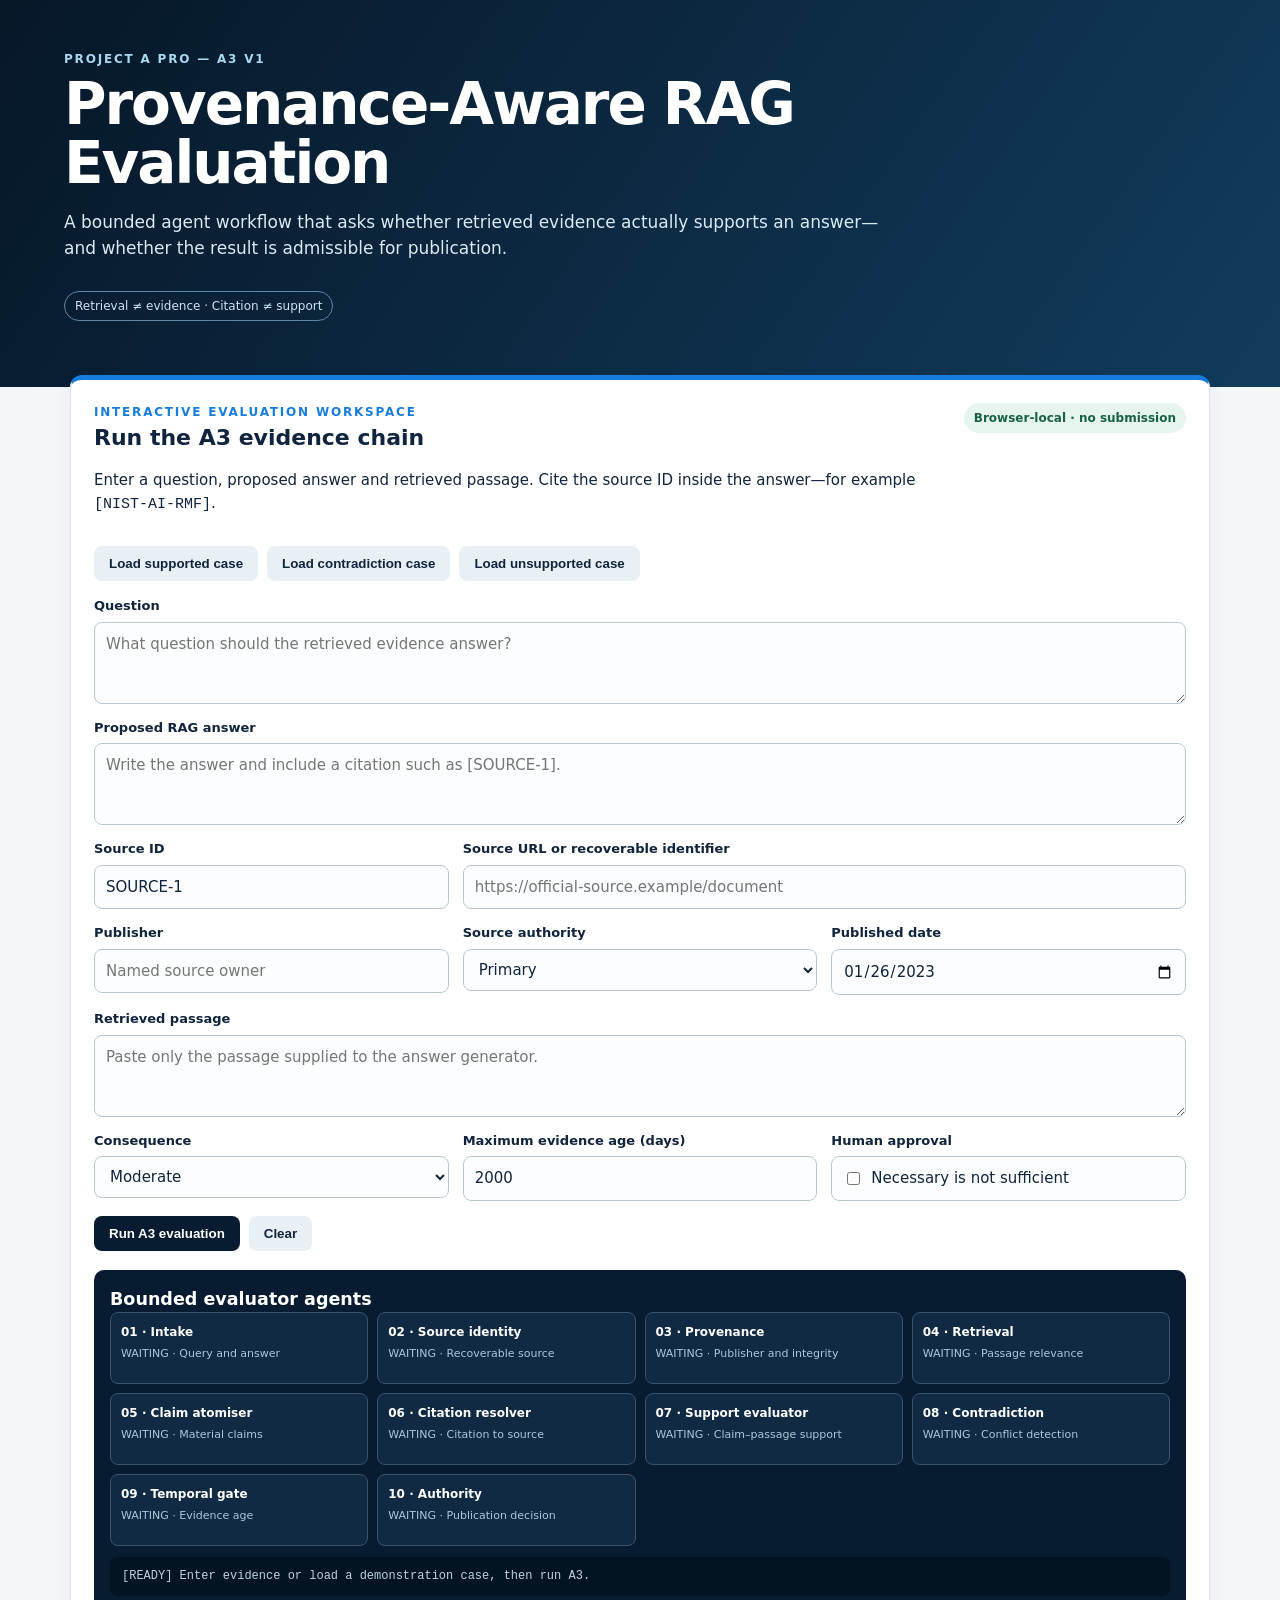
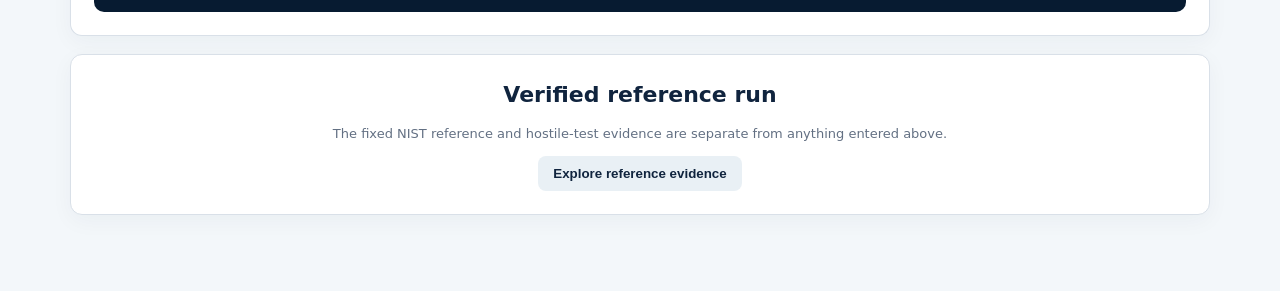
==== dashboard/index.html @ 39d47581 "Publish interactive A3 dashboard" ====
<!doctype html>
<html lang="en">
<head>
<meta charset="utf-8"><meta name="viewport" content="width=device-width,initial-scale=1">
<meta name="description" content="A3: a bounded provenance-aware RAG and semantic-search evaluation demonstration.">
<title>A3 Provenance-Aware RAG Evaluation</title>
<style>
:root{--navy:#071b31;--ink:#10243e;--muted:#637083;--line:#d9e0e8;--blue:#177ddc;--cyan:#72c5ef;--green:#16815d;--amber:#a45f00;--red:#9a352d;--paper:#f3f7fa;--white:#fff}*{box-sizing:border-box}body{margin:0;background:var(--paper);color:var(--ink);font:15px/1.5 Inter,system-ui,-apple-system,"Segoe UI",sans-serif}header{background:linear-gradient(125deg,#061728,#123c5d);color:white;padding:50px max(5vw,24px) 66px}.wrap{max-width:1180px;margin:auto}.eyebrow{color:#a8d7ef;font-size:12px;font-weight:800;letter-spacing:.15em;text-transform:uppercase}h1{margin:7px 0 12px;max-width:980px;font-size:clamp(31px,5vw,58px);line-height:1.02;letter-spacing:-.035em}h2{margin:0 0 10px;font-size:22px}h3{margin:0}.lead{max-width:820px;color:#d9eaf3;font-size:17px}.pill{display:inline-block;margin-top:13px;border:1px solid #5d88a7;border-radius:99px;padding:5px 10px;color:#cbe4f2;font-size:12px}main{max-width:1180px;margin:-30px auto 0;padding:0 20px 60px}.card{background:white;border:1px solid var(--line);border-radius:12px;padding:23px;box-shadow:0 6px 22px #10243e0b;margin:18px 0}.workspace{border-top:5px solid var(--blue)}.head{display:flex;gap:18px;justify-content:space-between;align-items:start}.privacy{white-space:nowrap;background:#e7f5ef;color:#176244;padding:6px 10px;border-radius:99px;font-size:12px;font-weight:800}.actions{display:flex;gap:9px;flex-wrap:wrap;margin:15px 0}.btn{border:0;border-radius:8px;padding:10px 15px;font-weight:800;cursor:pointer}.primary{background:var(--navy);color:white}.secondary{background:#e9f0f5;color:var(--ink)}.btn:hover{filter:brightness(1.07)}.form-grid{display:grid;grid-template-columns:repeat(3,1fr);gap:14px}.field{display:flex;flex-direction:column;gap:6px}.wide{grid-column:1/-1}.two-wide{grid-column:span 2}label{font-size:13px;font-weight:800}textarea,input,select{width:100%;border:1px solid #b8c8d3;border-radius:8px;background:#fbfdfe;padding:10px 11px;color:var(--ink);font:inherit}textarea{min-height:82px;resize:vertical}textarea:focus,input:focus,select:focus{outline:3px solid #bfe3f1;border-color:var(--blue)}.approval{display:flex;align-items:center;gap:8px;border:1px solid #b8c8d3;border-radius:8px;padding:10px 11px;background:#fbfdfe}.approval input{width:auto}.agents{background:var(--navy);color:white;border-radius:10px;padding:16px;margin-top:19px}.agent-grid{display:grid;grid-template-columns:repeat(4,1fr);gap:9px}.agent{min-height:72px;border:1px solid #38556e;border-radius:8px;background:#102a43;padding:10px;transition:.25s}.agent b{display:block;font-size:12px}.agent span{display:block;color:#acc6d9;font-size:11px;margin-top:5px}.running{border-color:#78ccfa;box-shadow:0 0 0 2px #177ddc55}.agent-pass{border-color:#42ba91;background:#113a36}.agent-warn{border-color:#e4ad4a;background:#40341c}.agent-fail{border-color:#e4776e;background:#432726}.audit{background:#041321;color:#bed1df;border-radius:7px;max-height:150px;overflow:auto;margin-top:11px;padding:10px 12px;white-space:pre-wrap;font:12px/1.55 ui-monospace,SFMono-Regular,Consolas,monospace}.report{display:none;border-top:1px solid var(--line);margin-top:20px;padding-top:19px}.report.show{display:block}.report-head{display:flex;gap:15px;justify-content:space-between;align-items:center}.decision{font-size:16px;font-weight:900;border-radius:7px;padding:8px 11px}.supported{background:#def3e8;color:#176244}.qualified{background:#fff0c9;color:#76500d}.insufficient,.stopped{background:#fde3df;color:#8a3029}.states,.checks{display:grid;grid-template-columns:repeat(2,1fr);gap:10px;margin-top:13px}.state,.check{border:1px solid var(--line);border-radius:8px;background:#f8fafb;padding:12px}.state b{font-size:19px;display:block}.check b{display:block;margin-bottom:3px}.check span{font-size:13px;color:var(--muted)}.notice{background:#edf4f7;border-left:4px solid var(--blue);padding:11px 13px;margin-top:13px;font-size:13px}.reference{text-align:center}.reference-only{display:none;text-align:left}.show-reference .reference-only{display:block}.facts{display:grid;grid-template-columns:repeat(4,1fr);gap:12px}.fact{background:#f7fafc;border:1px solid var(--line);border-radius:9px;padding:15px}.fact b{display:block;font-size:25px}.fact span{font-size:12px;color:var(--muted)}table{width:100%;border-collapse:collapse}th,td{padding:9px;border-bottom:1px solid var(--line);text-align:left;vertical-align:top}th{font-size:11px;color:var(--muted);text-transform:uppercase}.small{color:var(--muted);font-size:13px}.green{color:var(--green)}.amber{color:var(--amber)}.red{color:var(--red)}
@media(max-width:780px){header{padding-top:38px}.head,.report-head{display:block}.privacy{display:inline-block;margin-top:8px}.form-grid,.agent-grid,.states,.checks,.facts{grid-template-columns:1fr}.wide,.two-wide{grid-column:auto}main{padding-left:14px;padding-right:14px}}
</style>
</head>
<body>
<header><div class="wrap"><div class="eyebrow">PROJECT A PRO — A3 V1</div><h1>Provenance-Aware RAG Evaluation</h1><p class="lead">A bounded agent workflow that asks whether retrieved evidence actually supports an answer—and whether the result is admissible for publication.</p><div class="pill">Retrieval ≠ evidence · Citation ≠ support</div></div></header>
<main id="main">
<section class="card workspace" id="try-a3"><div class="head"><div><div class="eyebrow" style="color:var(--blue)">Interactive evaluation workspace</div><h2>Run the A3 evidence chain</h2><p>Enter a question, proposed answer and retrieved passage. Cite the source ID inside the answer—for example <code>[NIST-AI-RMF]</code>.</p></div><span class="privacy">Browser-local · no submission</span></div>
<div class="actions"><button class="btn secondary" id="sample-supported" type="button">Load supported case</button><button class="btn secondary" id="sample-contradiction" type="button">Load contradiction case</button><button class="btn secondary" id="sample-unsupported" type="button">Load unsupported case</button></div>
<form id="a3-form" novalidate><div class="form-grid">
<div class="field wide"><label for="query">Question</label><textarea id="query" required placeholder="What question should the retrieved evidence answer?"></textarea></div>
<div class="field wide"><label for="answer">Proposed RAG answer</label><textarea id="answer" required placeholder="Write the answer and include a citation such as [SOURCE-1]."></textarea></div>
<div class="field"><label for="source-id">Source ID</label><input id="source-id" value="SOURCE-1"></div><div class="field two-wide"><label for="source-url">Source URL or recoverable identifier</label><input id="source-url" placeholder="https://official-source.example/document"></div>
<div class="field"><label for="publisher">Publisher</label><input id="publisher" placeholder="Named source owner"></div><div class="field"><label for="authority">Source authority</label><select id="authority"><option value="primary">Primary</option><option value="secondary">Secondary</option><option value="low">Low / unverified</option></select></div><div class="field"><label for="published">Published date</label><input id="published" type="date" value="2023-01-26"></div>
<div class="field wide"><label for="passage">Retrieved passage</label><textarea id="passage" required placeholder="Paste only the passage supplied to the answer generator."></textarea></div>
<div class="field"><label for="consequence">Consequence</label><select id="consequence"><option value="low">Low</option><option value="moderate" selected>Moderate</option><option value="high">High</option></select></div><div class="field"><label for="age-limit">Maximum evidence age (days)</label><input id="age-limit" type="number" min="1" value="2000"></div><div class="field"><label>Human approval</label><div class="approval"><input id="approval" type="checkbox"><span>Necessary is not sufficient</span></div></div>
</div><div class="actions"><button class="btn primary" type="submit">Run A3 evaluation</button><button class="btn secondary" type="reset">Clear</button></div></form>
<div class="agents"><h3>Bounded evaluator agents</h3><div class="agent-grid" id="agent-grid"></div><div class="audit" id="audit"></div></div>
<div class="report" id="report"><div class="report-head"><h2 style="margin:0">A3 evaluation report</h2><div class="decision" id="decision"></div></div><div class="states"><div class="state"><span class="small">Evaluation complete</span><b id="complete"></b></div><div class="state"><span class="small">Publication authorised</span><b id="authorised"></b></div></div><div class="checks" id="checks"></div><div class="notice" id="note"></div></div>
</section>
<section class="card reference"><h2>Verified reference run</h2><p class="small">The fixed NIST reference and hostile-test evidence are separate from anything entered above.</p><button class="btn secondary" id="toggle-reference" type="button" aria-expanded="false">Explore reference evidence</button></section>
<div class="reference-only">
<section class="card"><div class="facts"><div class="fact"><b>17/17</b><span>automated controls passed</span></div><div class="fact"><b>1</b><span>supported reference answer</span></div><div class="fact"><b>1</b><span>hostile mandate safe-stop</span></div><div class="fact"><b>FALSE</b><span>reference publication authority</span></div></div></section>
<section class="card"><h2>Reference finding</h2><table><thead><tr><th>Case</th><th>Evidence result</th><th>Decision</th><th>Authority</th></tr></thead><tbody><tr><td>NIST voluntary-use answer</td><td class="green"><b>SUPPORTED</b></td><td>Evaluation complete</td><td>Not authorised without bounded approval</td></tr><tr><td>Mandatory-certification overclaim</td><td class="red"><b>CONTRADICTED</b></td><td>SAFE_STOP</td><td>Approval cannot override</td></tr></tbody></table></section>
<section class="card"><h2>Visible limitations</h2><ul><li>V1 uses deterministic lexical support rather than neural entailment.</li><li>Contradiction rules are deliberately bounded and cannot certify truth.</li><li>Publisher and authority metadata require independent verification in operational use.</li><li>No vector database, production RAG system or external action is connected.</li><li>No independent human validation or certification claim is made.</li></ul></section>
</div>
</main>
<script>
(()=>{const $=id=>document.getElementById(id),form=$('a3-form'),grid=$('agent-grid'),audit=$('audit'),report=$('report'),checks=$('checks');const agents=[['01 · Intake','Query and answer'],['02 · Source identity','Recoverable source'],['03 · Provenance','Publisher and integrity'],['04 · Retrieval','Passage relevance'],['05 · Claim atomiser','Material claims'],['06 · Citation resolver','Citation to source'],['07 · Support evaluator','Claim–passage support'],['08 · Contradiction','Conflict detection'],['09 · Temporal gate','Evidence age'],['10 · Authority','Publication decision']];
const words=t=>new Set((t.toLowerCase().match(/[a-z0-9][a-z0-9_-]*/g)||[]).filter(x=>!['a','an','and','are','as','at','be','by','for','from','in','is','it','of','on','or','that','the','this','to','use','with','not','no','does','every','all'].includes(x)).map(x=>({mandatory:'require',required:'require',requires:'require',requirement:'require',certification:'certify',certified:'certify',guarantees:'guarantee',guaranteed:'guarantee',prohibited:'prohibit',approved:'approve'}[x]||x)));const overlap=(a,b)=>{const x=words(a),y=words(b);return x.size?[...x].filter(v=>y.has(v)).length/x.size:0};const citations=t=>[...(t.matchAll(/\[([A-Za-z0-9_.:-]+)\]/g))].map(m=>m[1]);
function prime(){grid.replaceChildren();for(const [name,task] of agents){const e=document.createElement('div'),b=document.createElement('b'),s=document.createElement('span');e.className='agent';b.textContent=name;s.textContent='WAITING · '+task;e.append(b,s);grid.appendChild(e)}audit.textContent='[READY] Enter evidence or load a demonstration case, then run A3.';checks.replaceChildren();report.classList.remove('show')}
function set(mode){$('source-id').value='NIST-AI-RMF';$('source-url').value='https://www.nist.gov/itl/ai-risk-management-framework';$('publisher').value='National Institute of Standards and Technology';$('authority').value='primary';$('published').value='2023-01-26';$('age-limit').value='2000';$('approval').checked=mode==='contradiction';$('consequence').value=mode==='contradiction'?'high':'moderate';$('query').value='Does NIST AI RMF 1.0 require organizations to obtain certification?';$('passage').value='NIST describes AI RMF 1.0 as intended for voluntary use. It helps organizations incorporate trustworthiness considerations into the design, development, use, and evaluation of AI systems. The cited framework does not itself establish a mandatory certification requirement.';$('answer').value=mode==='supported'?'NIST describes AI RMF 1.0 as voluntary, and the cited material does not establish a mandatory certification requirement [NIST-AI-RMF].':mode==='contradiction'?'Every organization is required to obtain NIST AI RMF certification [NIST-AI-RMF].':'NIST guarantees that every compliant AI system is safe [NIST-AI-RMF].';prime()}
$('sample-supported').onclick=()=>set('supported');$('sample-contradiction').onclick=()=>set('contradiction');$('sample-unsupported').onclick=()=>set('unsupported');$('toggle-reference').onclick=()=>{const open=$('main').classList.toggle('show-reference');$('toggle-reference').textContent=open?'Hide reference evidence':'Explore reference evidence';$('toggle-reference').setAttribute('aria-expanded',String(open))};form.addEventListener('reset',()=>setTimeout(prime,0));
function add(title,detail,kind){const e=document.createElement('div'),b=document.createElement('b'),s=document.createElement('span');e.className='check';b.textContent=title;s.textContent=detail;b.className=kind==='fail'?'red':kind==='warn'?'amber':'green';e.append(b,s);checks.appendChild(e)}async function animate(states){grid.replaceChildren();audit.textContent='';for(let i=0;i<agents.length;i++){const [name,task]=agents[i],state=states[i],e=document.createElement('div'),b=document.createElement('b'),s=document.createElement('span');e.className='agent running';b.textContent=name;s.textContent='RUNNING · '+task;e.append(b,s);grid.appendChild(e);audit.textContent+=`[RUN] ${name}: ${task}\n`;await new Promise(r=>setTimeout(r,130));e.className='agent '+(state==='fail'?'agent-fail':state==='warn'?'agent-warn':'agent-pass');s.textContent=state.toUpperCase()+' · '+task;audit.textContent+=`[${state.toUpperCase()}] ${name}\n`;audit.scrollTop=audit.scrollHeight}}
form.addEventListener('submit',async ev=>{ev.preventDefault();checks.replaceChildren();report.classList.remove('show');let severe=0,warn=0;const q=$('query').value.trim(),a=$('answer').value.trim(),p=$('passage').value.trim(),id=$('source-id').value.trim(),url=$('source-url').value.trim(),publisher=$('publisher').value.trim(),cites=citations(a);if(!q||!a||!p){add('Task intake: FAIL','Question, answer and retrieved passage are required.','fail');severe++}else add('Task intake: PASS','Question, answer and passage received.','pass');if(!id||!url||!publisher){add('Provenance: FAIL','Source ID, recoverable identifier and publisher are required.','fail');severe++}else add('Provenance: RECORDED','Source identity is recorded; this page does not independently fetch it.','pass');const relevance=overlap(q,p);if(relevance<.12){add('Retrieval relevance: WARNING',`Query–passage overlap ${(relevance*100).toFixed(1)}% is below the bounded threshold.`,'warn');warn++}else add('Retrieval relevance: PASS',`Query–passage overlap ${(relevance*100).toFixed(1)}%.`,'pass');if(!cites.length){add('Citation resolution: FAIL','The answer contains no source citation.','fail');severe++}else if(cites.some(x=>x!==id)){add('Citation resolution: FAIL','At least one citation does not resolve to the supplied source.','fail');severe++}else add('Citation resolution: PASS',`Citation [${id}] resolves to the supplied passage.`,'pass');const score=overlap(a,p),lower=a.toLowerCase(),contradiction=/\b(require|required|requires|mandatory)\b/.test(lower)&&!/\bvoluntary\b/.test(lower)&&/\bvoluntary\b/.test(p.toLowerCase()),novel=[...words(a)].filter(x=>['guarantee','safe','certify','illegal','prohibit','approve'].includes(x)&&!words(p).has(x));if(contradiction){add('Contradiction: FAIL','The answer converts voluntary guidance into a requirement.','fail');severe++}else add('Contradiction: PASS','No bounded mandate/voluntary conflict detected.','pass');if(novel.length){add('Claim support: FAIL',`Material terms absent from the cited passage: ${novel.join(', ')}.`,'fail');severe++}else if(score<.18){add('Claim support: FAIL',`Claim–passage support ${(score*100).toFixed(1)}% is insufficient.`,'fail');severe++}else if(score<.35){add('Claim support: PARTIAL',`Claim–passage support ${(score*100).toFixed(1)}% requires qualification.`,'warn');warn++}else add('Claim support: PASS',`Claim–passage support ${(score*100).toFixed(1)}%.`,'pass');const published=$('published').value?new Date($('published').value+'T00:00:00Z'):null,age=published?Math.floor((new Date('2026-09-14T00:00:00Z')-published)/86400000):Infinity,limit=Number($('age-limit').value);if(!published||!Number.isFinite(limit)||age>limit){add('Temporal validity: WARNING',published?`Source age ${age} days exceeds limit ${limit}.`:'Publication date is absent.','warn');warn++}else add('Temporal validity: PASS',`Source age ${age} days is inside the supplied limit.`,'pass');if($('consequence').value==='high'&&$('authority').value==='low'){add('Source authority: WARNING','High-consequence use relies on a low-authority source.','warn');warn++}else add('Source authority: PASS','No reported consequence–authority mismatch.','pass');const decision=severe?(contradiction||!id||cites.some(x=>x!==id)?'SAFE_STOP':'INSUFFICIENT_EVIDENCE'):warn?'QUALIFIED':'SUPPORTED',complete=decision!=='SAFE_STOP',authorised=decision==='SUPPORTED'&&$('consequence').value==='low'&&$('approval').checked,states=[q&&a?'pass':'fail',id&&url?'pass':'fail',publisher?'pass':'fail',relevance<.12?'warn':'pass',a?'pass':'fail',cites.length&&cites.every(x=>x===id)?'pass':'fail',novel.length||score<.18?'fail':score<.35?'warn':'pass',contradiction?'fail':'pass',!published||age>limit?'warn':'pass',authorised?'pass':decision==='SUPPORTED'?'warn':'fail'];await animate(states);$('decision').textContent=decision;$('decision').className='decision '+(decision==='SUPPORTED'?'supported':decision==='QUALIFIED'?'qualified':decision==='SAFE_STOP'?'stopped':'insufficient');$('complete').textContent=String(complete).toUpperCase();$('authorised').textContent=String(authorised).toUpperCase();$('note').textContent=(authorised?'Bounded low-consequence publication approval is recorded.':'Evaluation completion does not authorise publication; approval cannot repair defective evidence.')+' Inputs remain in this browser and are not stored or transmitted.';audit.textContent+=`[DECISION] ${decision} · evaluation_complete=${complete} · publication_authorised=${authorised}`;report.classList.add('show');report.scrollIntoView({behavior:'smooth',block:'start'})});prime()})();
</script>
</body></html>
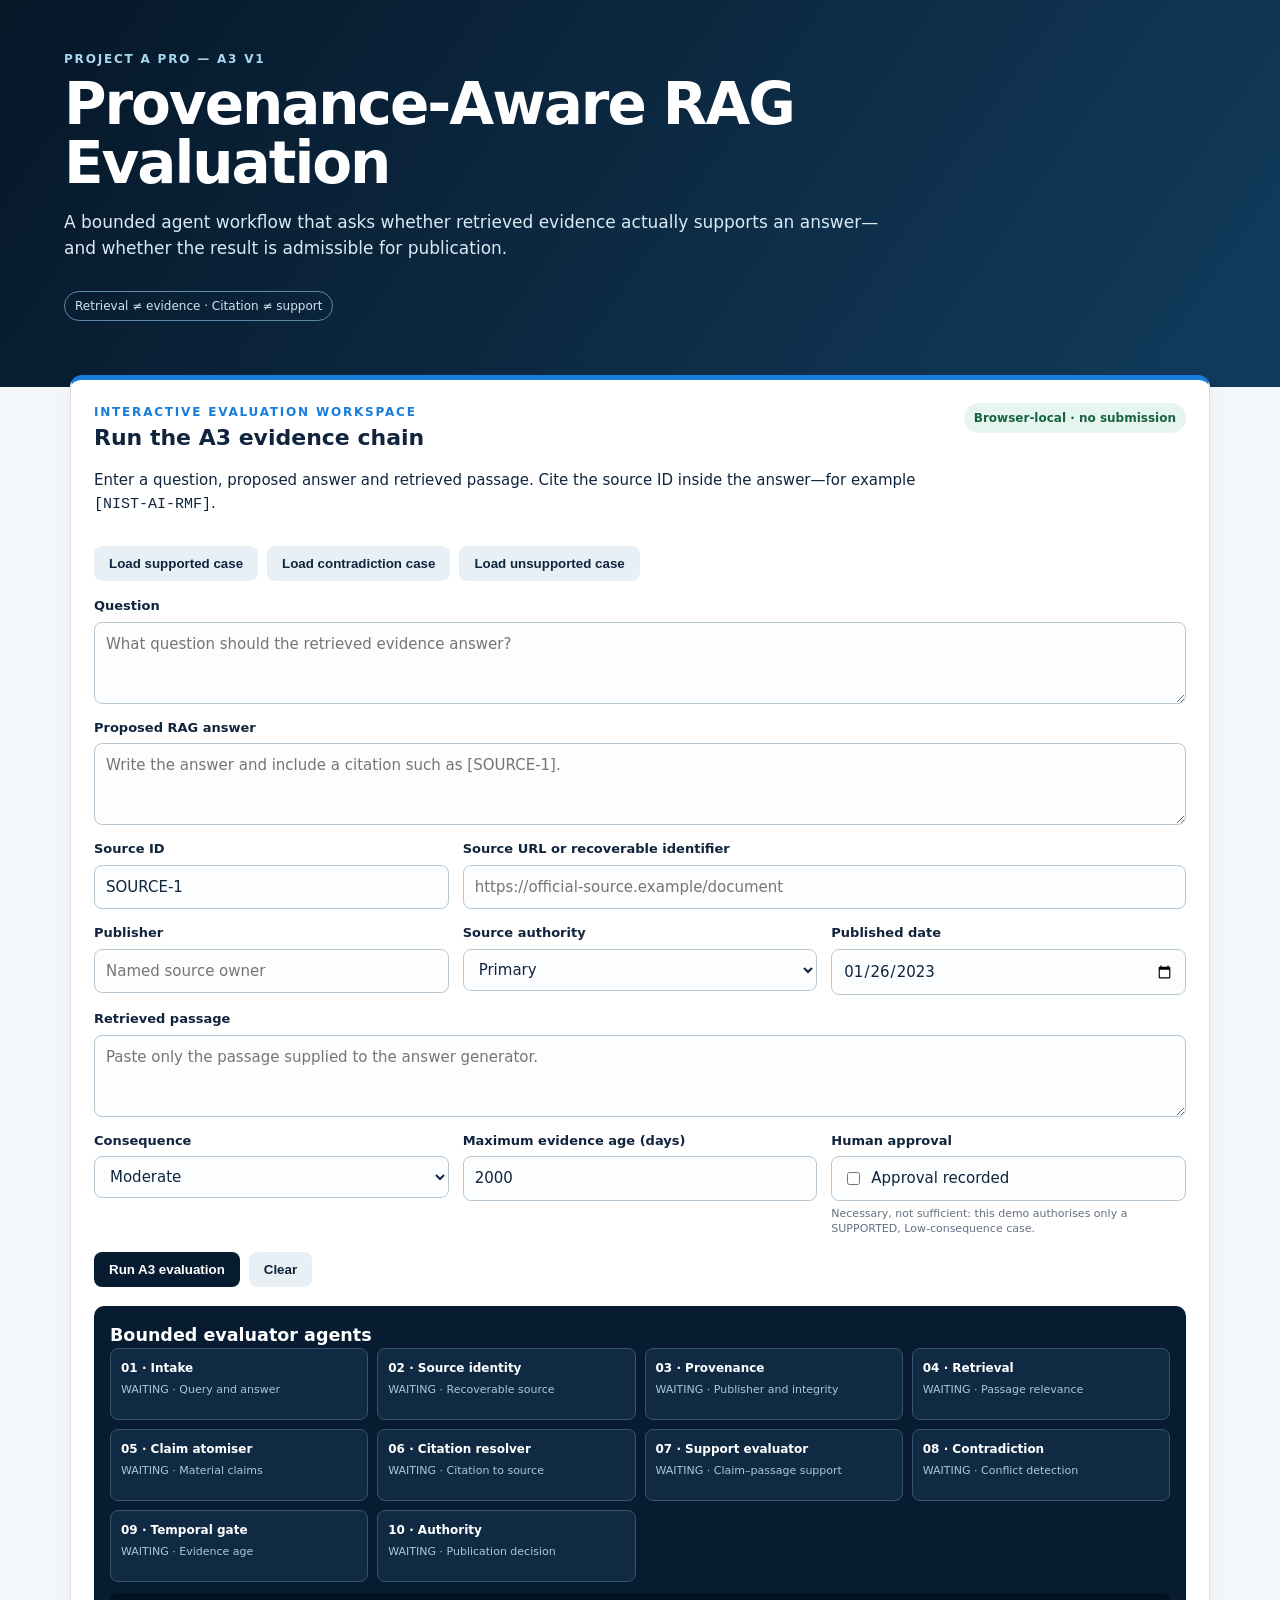
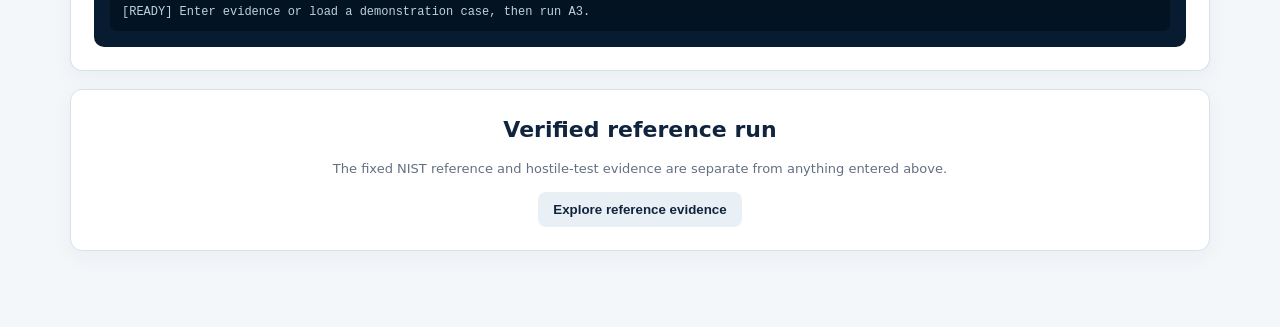
==== commit 577818b4: "Clarify bounded human approval rule" ====
--- a/dashboard/index.html
+++ b/dashboard/index.html
@@ -6,6 +6,7 @@
 <title>A3 Provenance-Aware RAG Evaluation</title>
 <style>
 :root{--navy:#071b31;--ink:#10243e;--muted:#637083;--line:#d9e0e8;--blue:#177ddc;--cyan:#72c5ef;--green:#16815d;--amber:#a45f00;--red:#9a352d;--paper:#f3f7fa;--white:#fff}*{box-sizing:border-box}body{margin:0;background:var(--paper);color:var(--ink);font:15px/1.5 Inter,system-ui,-apple-system,"Segoe UI",sans-serif}header{background:linear-gradient(125deg,#061728,#123c5d);color:white;padding:50px max(5vw,24px) 66px}.wrap{max-width:1180px;margin:auto}.eyebrow{color:#a8d7ef;font-size:12px;font-weight:800;letter-spacing:.15em;text-transform:uppercase}h1{margin:7px 0 12px;max-width:980px;font-size:clamp(31px,5vw,58px);line-height:1.02;letter-spacing:-.035em}h2{margin:0 0 10px;font-size:22px}h3{margin:0}.lead{max-width:820px;color:#d9eaf3;font-size:17px}.pill{display:inline-block;margin-top:13px;border:1px solid #5d88a7;border-radius:99px;padding:5px 10px;color:#cbe4f2;font-size:12px}main{max-width:1180px;margin:-30px auto 0;padding:0 20px 60px}.card{background:white;border:1px solid var(--line);border-radius:12px;padding:23px;box-shadow:0 6px 22px #10243e0b;margin:18px 0}.workspace{border-top:5px solid var(--blue)}.head{display:flex;gap:18px;justify-content:space-between;align-items:start}.privacy{white-space:nowrap;background:#e7f5ef;color:#176244;padding:6px 10px;border-radius:99px;font-size:12px;font-weight:800}.actions{display:flex;gap:9px;flex-wrap:wrap;margin:15px 0}.btn{border:0;border-radius:8px;padding:10px 15px;font-weight:800;cursor:pointer}.primary{background:var(--navy);color:white}.secondary{background:#e9f0f5;color:var(--ink)}.btn:hover{filter:brightness(1.07)}.form-grid{display:grid;grid-template-columns:repeat(3,1fr);gap:14px}.field{display:flex;flex-direction:column;gap:6px}.wide{grid-column:1/-1}.two-wide{grid-column:span 2}label{font-size:13px;font-weight:800}textarea,input,select{width:100%;border:1px solid #b8c8d3;border-radius:8px;background:#fbfdfe;padding:10px 11px;color:var(--ink);font:inherit}textarea{min-height:82px;resize:vertical}textarea:focus,input:focus,select:focus{outline:3px solid #bfe3f1;border-color:var(--blue)}.approval{display:flex;align-items:center;gap:8px;border:1px solid #b8c8d3;border-radius:8px;padding:10px 11px;background:#fbfdfe}.approval input{width:auto}.agents{background:var(--navy);color:white;border-radius:10px;padding:16px;margin-top:19px}.agent-grid{display:grid;grid-template-columns:repeat(4,1fr);gap:9px}.agent{min-height:72px;border:1px solid #38556e;border-radius:8px;background:#102a43;padding:10px;transition:.25s}.agent b{display:block;font-size:12px}.agent span{display:block;color:#acc6d9;font-size:11px;margin-top:5px}.running{border-color:#78ccfa;box-shadow:0 0 0 2px #177ddc55}.agent-pass{border-color:#42ba91;background:#113a36}.agent-warn{border-color:#e4ad4a;background:#40341c}.agent-fail{border-color:#e4776e;background:#432726}.audit{background:#041321;color:#bed1df;border-radius:7px;max-height:150px;overflow:auto;margin-top:11px;padding:10px 12px;white-space:pre-wrap;font:12px/1.55 ui-monospace,SFMono-Regular,Consolas,monospace}.report{display:none;border-top:1px solid var(--line);margin-top:20px;padding-top:19px}.report.show{display:block}.report-head{display:flex;gap:15px;justify-content:space-between;align-items:center}.decision{font-size:16px;font-weight:900;border-radius:7px;padding:8px 11px}.supported{background:#def3e8;color:#176244}.qualified{background:#fff0c9;color:#76500d}.insufficient,.stopped{background:#fde3df;color:#8a3029}.states,.checks{display:grid;grid-template-columns:repeat(2,1fr);gap:10px;margin-top:13px}.state,.check{border:1px solid var(--line);border-radius:8px;background:#f8fafb;padding:12px}.state b{font-size:19px;display:block}.check b{display:block;margin-bottom:3px}.check span{font-size:13px;color:var(--muted)}.notice{background:#edf4f7;border-left:4px solid var(--blue);padding:11px 13px;margin-top:13px;font-size:13px}.reference{text-align:center}.reference-only{display:none;text-align:left}.show-reference .reference-only{display:block}.facts{display:grid;grid-template-columns:repeat(4,1fr);gap:12px}.fact{background:#f7fafc;border:1px solid var(--line);border-radius:9px;padding:15px}.fact b{display:block;font-size:25px}.fact span{font-size:12px;color:var(--muted)}table{width:100%;border-collapse:collapse}th,td{padding:9px;border-bottom:1px solid var(--line);text-align:left;vertical-align:top}th{font-size:11px;color:var(--muted);text-transform:uppercase}.small{color:var(--muted);font-size:13px}.green{color:var(--green)}.amber{color:var(--amber)}.red{color:var(--red)}
+.approval-note{margin:0;color:var(--muted);font-size:11px;line-height:1.35}
 @media(max-width:780px){header{padding-top:38px}.head,.report-head{display:block}.privacy{display:inline-block;margin-top:8px}.form-grid,.agent-grid,.states,.checks,.facts{grid-template-columns:1fr}.wide,.two-wide{grid-column:auto}main{padding-left:14px;padding-right:14px}}
 </style>
 </head>
@@ -20,7 +21,7 @@
 <div class="field"><label for="source-id">Source ID</label><input id="source-id" value="SOURCE-1"></div><div class="field two-wide"><label for="source-url">Source URL or recoverable identifier</label><input id="source-url" placeholder="https://official-source.example/document"></div>
 <div class="field"><label for="publisher">Publisher</label><input id="publisher" placeholder="Named source owner"></div><div class="field"><label for="authority">Source authority</label><select id="authority"><option value="primary">Primary</option><option value="secondary">Secondary</option><option value="low">Low / unverified</option></select></div><div class="field"><label for="published">Published date</label><input id="published" type="date" value="2023-01-26"></div>
 <div class="field wide"><label for="passage">Retrieved passage</label><textarea id="passage" required placeholder="Paste only the passage supplied to the answer generator."></textarea></div>
-<div class="field"><label for="consequence">Consequence</label><select id="consequence"><option value="low">Low</option><option value="moderate" selected>Moderate</option><option value="high">High</option></select></div><div class="field"><label for="age-limit">Maximum evidence age (days)</label><input id="age-limit" type="number" min="1" value="2000"></div><div class="field"><label>Human approval</label><div class="approval"><input id="approval" type="checkbox"><span>Necessary is not sufficient</span></div></div>
+<div class="field"><label for="consequence">Consequence</label><select id="consequence"><option value="low">Low</option><option value="moderate" selected>Moderate</option><option value="high">High</option></select></div><div class="field"><label for="age-limit">Maximum evidence age (days)</label><input id="age-limit" type="number" min="1" value="2000"></div><div class="field"><label for="approval">Human approval</label><div class="approval"><input id="approval" type="checkbox"><span>Approval recorded</span></div><p class="approval-note">Necessary, not sufficient: this demo authorises only a SUPPORTED, Low-consequence case.</p></div>
 </div><div class="actions"><button class="btn primary" type="submit">Run A3 evaluation</button><button class="btn secondary" type="reset">Clear</button></div></form>
 <div class="agents"><h3>Bounded evaluator agents</h3><div class="agent-grid" id="agent-grid"></div><div class="audit" id="audit"></div></div>
 <div class="report" id="report"><div class="report-head"><h2 style="margin:0">A3 evaluation report</h2><div class="decision" id="decision"></div></div><div class="states"><div class="state"><span class="small">Evaluation complete</span><b id="complete"></b></div><div class="state"><span class="small">Publication authorised</span><b id="authorised"></b></div></div><div class="checks" id="checks"></div><div class="notice" id="note"></div></div>
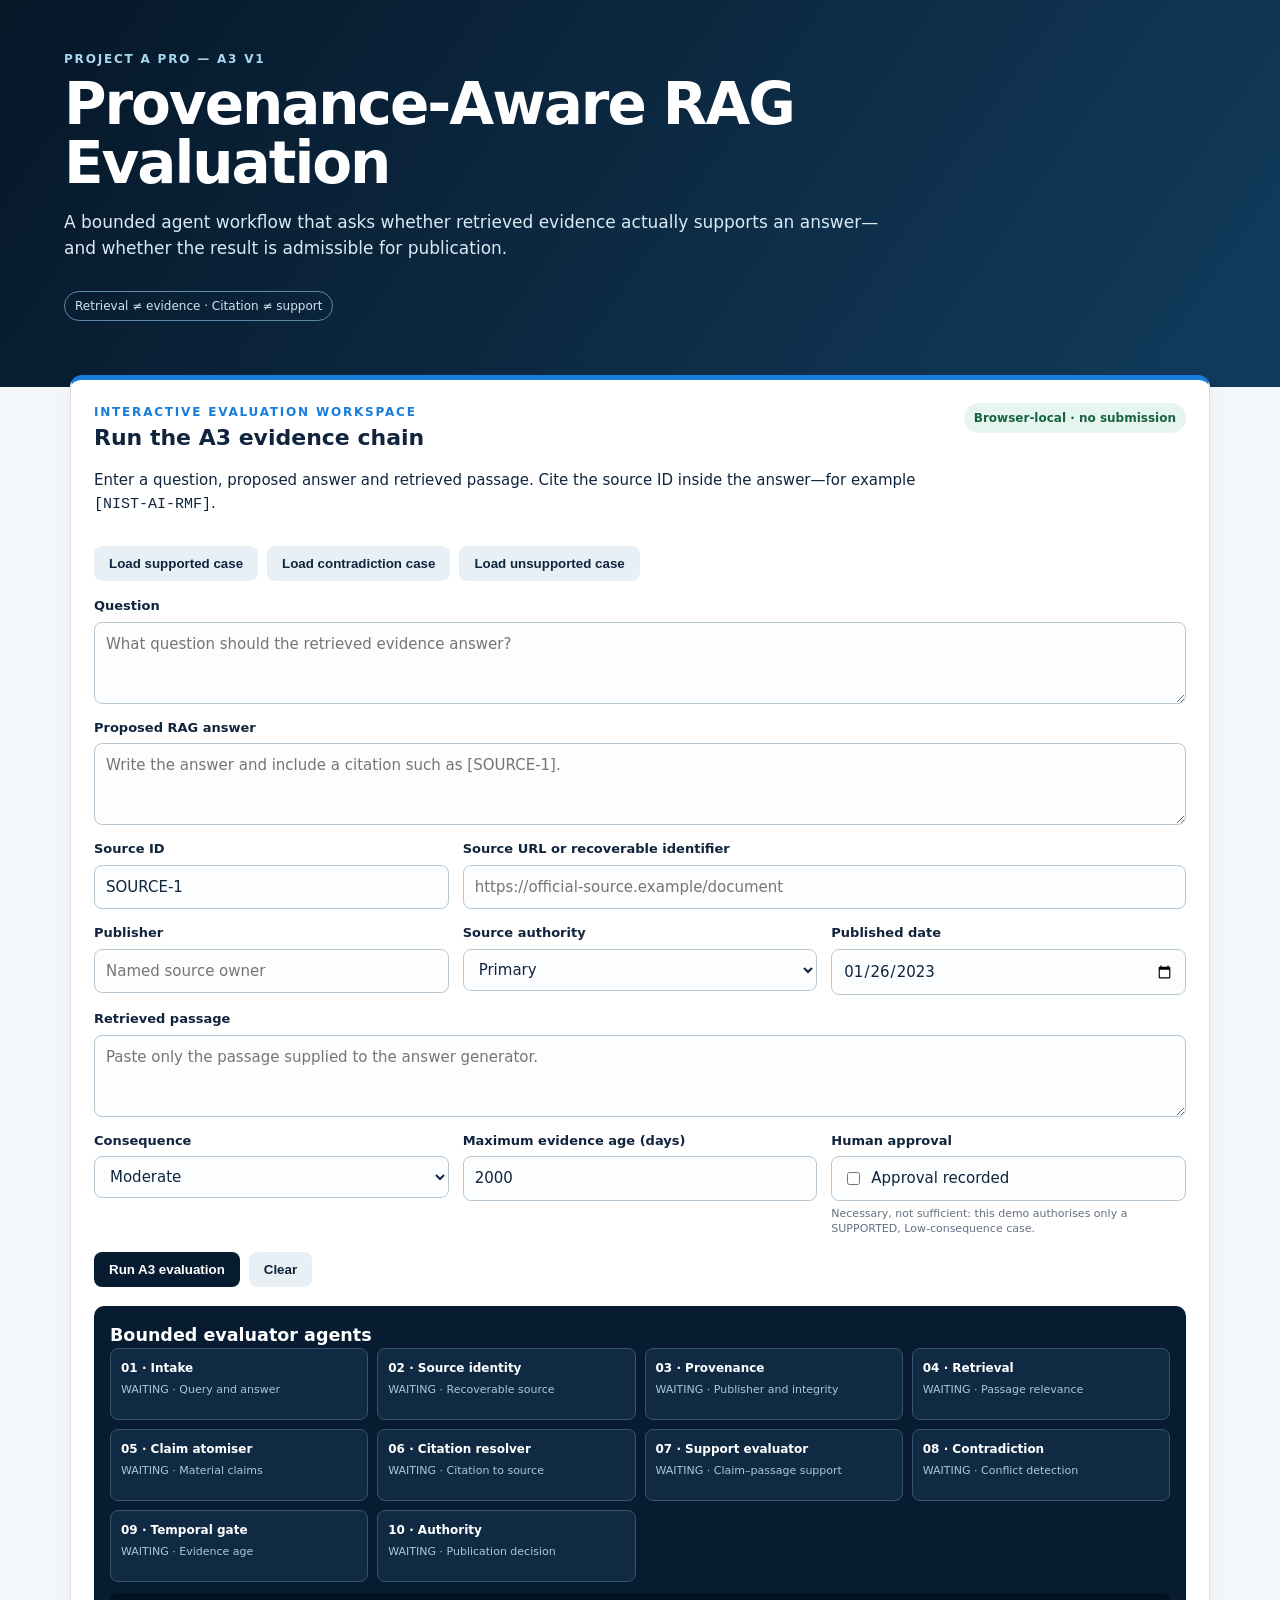
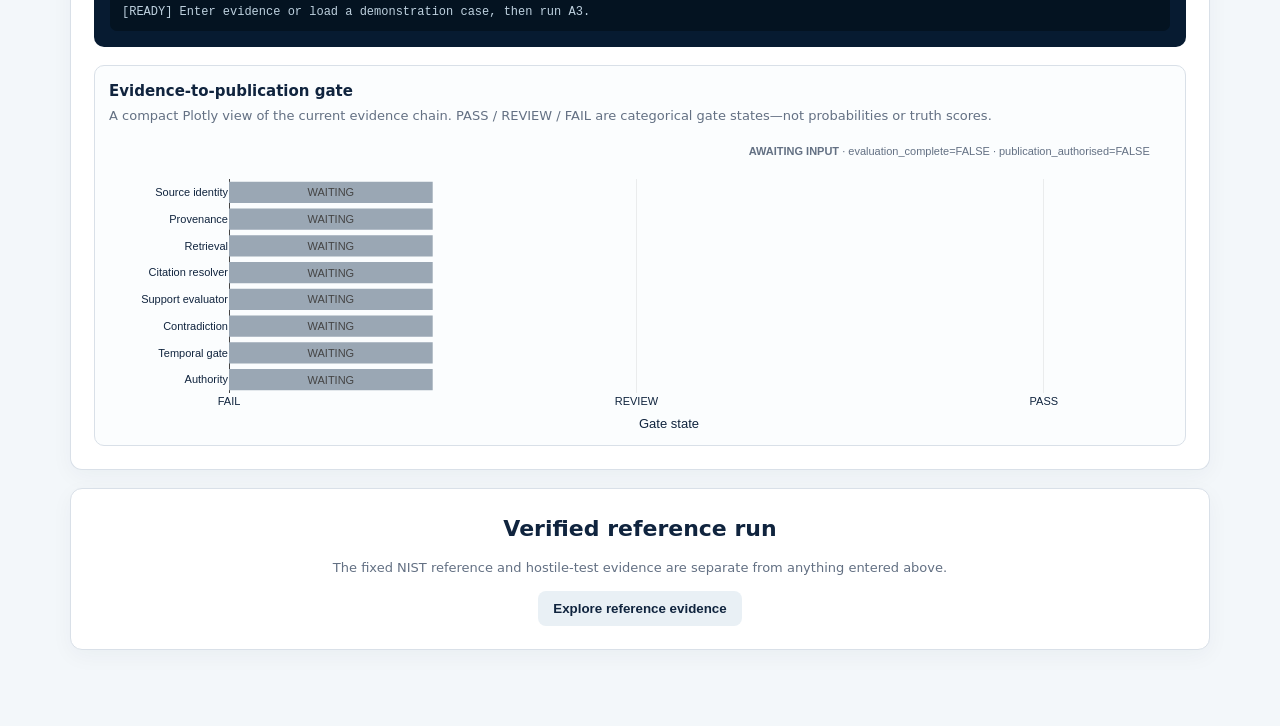
==== commit b6c5a12e: "Add restrained live Plotly evidence-to-publication gate to A3" ====
--- a/dashboard/index.html
+++ b/dashboard/index.html
@@ -4,10 +4,11 @@
 <meta charset="utf-8"><meta name="viewport" content="width=device-width,initial-scale=1">
 <meta name="description" content="A3: a bounded provenance-aware RAG and semantic-search evaluation demonstration.">
 <title>A3 Provenance-Aware RAG Evaluation</title>
+<script src="https://cdn.plot.ly/plotly-2.35.2.min.js"></script>
 <style>
 :root{--navy:#071b31;--ink:#10243e;--muted:#637083;--line:#d9e0e8;--blue:#177ddc;--cyan:#72c5ef;--green:#16815d;--amber:#a45f00;--red:#9a352d;--paper:#f3f7fa;--white:#fff}*{box-sizing:border-box}body{margin:0;background:var(--paper);color:var(--ink);font:15px/1.5 Inter,system-ui,-apple-system,"Segoe UI",sans-serif}header{background:linear-gradient(125deg,#061728,#123c5d);color:white;padding:50px max(5vw,24px) 66px}.wrap{max-width:1180px;margin:auto}.eyebrow{color:#a8d7ef;font-size:12px;font-weight:800;letter-spacing:.15em;text-transform:uppercase}h1{margin:7px 0 12px;max-width:980px;font-size:clamp(31px,5vw,58px);line-height:1.02;letter-spacing:-.035em}h2{margin:0 0 10px;font-size:22px}h3{margin:0}.lead{max-width:820px;color:#d9eaf3;font-size:17px}.pill{display:inline-block;margin-top:13px;border:1px solid #5d88a7;border-radius:99px;padding:5px 10px;color:#cbe4f2;font-size:12px}main{max-width:1180px;margin:-30px auto 0;padding:0 20px 60px}.card{background:white;border:1px solid var(--line);border-radius:12px;padding:23px;box-shadow:0 6px 22px #10243e0b;margin:18px 0}.workspace{border-top:5px solid var(--blue)}.head{display:flex;gap:18px;justify-content:space-between;align-items:start}.privacy{white-space:nowrap;background:#e7f5ef;color:#176244;padding:6px 10px;border-radius:99px;font-size:12px;font-weight:800}.actions{display:flex;gap:9px;flex-wrap:wrap;margin:15px 0}.btn{border:0;border-radius:8px;padding:10px 15px;font-weight:800;cursor:pointer}.primary{background:var(--navy);color:white}.secondary{background:#e9f0f5;color:var(--ink)}.btn:hover{filter:brightness(1.07)}.form-grid{display:grid;grid-template-columns:repeat(3,1fr);gap:14px}.field{display:flex;flex-direction:column;gap:6px}.wide{grid-column:1/-1}.two-wide{grid-column:span 2}label{font-size:13px;font-weight:800}textarea,input,select{width:100%;border:1px solid #b8c8d3;border-radius:8px;background:#fbfdfe;padding:10px 11px;color:var(--ink);font:inherit}textarea{min-height:82px;resize:vertical}textarea:focus,input:focus,select:focus{outline:3px solid #bfe3f1;border-color:var(--blue)}.approval{display:flex;align-items:center;gap:8px;border:1px solid #b8c8d3;border-radius:8px;padding:10px 11px;background:#fbfdfe}.approval input{width:auto}.agents{background:var(--navy);color:white;border-radius:10px;padding:16px;margin-top:19px}.agent-grid{display:grid;grid-template-columns:repeat(4,1fr);gap:9px}.agent{min-height:72px;border:1px solid #38556e;border-radius:8px;background:#102a43;padding:10px;transition:.25s}.agent b{display:block;font-size:12px}.agent span{display:block;color:#acc6d9;font-size:11px;margin-top:5px}.running{border-color:#78ccfa;box-shadow:0 0 0 2px #177ddc55}.agent-pass{border-color:#42ba91;background:#113a36}.agent-warn{border-color:#e4ad4a;background:#40341c}.agent-fail{border-color:#e4776e;background:#432726}.audit{background:#041321;color:#bed1df;border-radius:7px;max-height:150px;overflow:auto;margin-top:11px;padding:10px 12px;white-space:pre-wrap;font:12px/1.55 ui-monospace,SFMono-Regular,Consolas,monospace}.report{display:none;border-top:1px solid var(--line);margin-top:20px;padding-top:19px}.report.show{display:block}.report-head{display:flex;gap:15px;justify-content:space-between;align-items:center}.decision{font-size:16px;font-weight:900;border-radius:7px;padding:8px 11px}.supported{background:#def3e8;color:#176244}.qualified{background:#fff0c9;color:#76500d}.insufficient,.stopped{background:#fde3df;color:#8a3029}.states,.checks{display:grid;grid-template-columns:repeat(2,1fr);gap:10px;margin-top:13px}.state,.check{border:1px solid var(--line);border-radius:8px;background:#f8fafb;padding:12px}.state b{font-size:19px;display:block}.check b{display:block;margin-bottom:3px}.check span{font-size:13px;color:var(--muted)}.notice{background:#edf4f7;border-left:4px solid var(--blue);padding:11px 13px;margin-top:13px;font-size:13px}.reference{text-align:center}.reference-only{display:none;text-align:left}.show-reference .reference-only{display:block}.facts{display:grid;grid-template-columns:repeat(4,1fr);gap:12px}.fact{background:#f7fafc;border:1px solid var(--line);border-radius:9px;padding:15px}.fact b{display:block;font-size:25px}.fact span{font-size:12px;color:var(--muted)}table{width:100%;border-collapse:collapse}th,td{padding:9px;border-bottom:1px solid var(--line);text-align:left;vertical-align:top}th{font-size:11px;color:var(--muted);text-transform:uppercase}.small{color:var(--muted);font-size:13px}.green{color:var(--green)}.amber{color:var(--amber)}.red{color:var(--red)}
-.approval-note{margin:0;color:var(--muted);font-size:11px;line-height:1.35}
-@media(max-width:780px){header{padding-top:38px}.head,.report-head{display:block}.privacy{display:inline-block;margin-top:8px}.form-grid,.agent-grid,.states,.checks,.facts{grid-template-columns:1fr}.wide,.two-wide{grid-column:auto}main{padding-left:14px;padding-right:14px}}
+.approval-note{margin:0;color:var(--muted);font-size:11px;line-height:1.35}.evidence-viz{margin-top:18px;border:1px solid var(--line);border-radius:10px;background:#fbfdfe;padding:14px}.evidence-viz h3{margin:0 0 3px;font-size:15px}.evidence-viz p{margin:0 0 6px}.evidence-plot{height:300px}
+@media(max-width:780px){header{padding-top:38px}.head,.report-head{display:block}.privacy{display:inline-block;margin-top:8px}.form-grid,.agent-grid,.states,.checks,.facts{grid-template-columns:1fr}.wide,.two-wide{grid-column:auto}main{padding-left:14px;padding-right:14px}.evidence-plot{height:280px}}
 </style>
 </head>
 <body>
@@ -24,6 +25,7 @@
 <div class="field"><label for="consequence">Consequence</label><select id="consequence"><option value="low">Low</option><option value="moderate" selected>Moderate</option><option value="high">High</option></select></div><div class="field"><label for="age-limit">Maximum evidence age (days)</label><input id="age-limit" type="number" min="1" value="2000"></div><div class="field"><label for="approval">Human approval</label><div class="approval"><input id="approval" type="checkbox"><span>Approval recorded</span></div><p class="approval-note">Necessary, not sufficient: this demo authorises only a SUPPORTED, Low-consequence case.</p></div>
 </div><div class="actions"><button class="btn primary" type="submit">Run A3 evaluation</button><button class="btn secondary" type="reset">Clear</button></div></form>
 <div class="agents"><h3>Bounded evaluator agents</h3><div class="agent-grid" id="agent-grid"></div><div class="audit" id="audit"></div></div>
+<div class="evidence-viz"><h3>Evidence-to-publication gate</h3><p class="small">A compact Plotly view of the current evidence chain. PASS / REVIEW / FAIL are categorical gate states—not probabilities or truth scores.</p><div id="evidence-gates" class="evidence-plot"></div></div>
 <div class="report" id="report"><div class="report-head"><h2 style="margin:0">A3 evaluation report</h2><div class="decision" id="decision"></div></div><div class="states"><div class="state"><span class="small">Evaluation complete</span><b id="complete"></b></div><div class="state"><span class="small">Publication authorised</span><b id="authorised"></b></div></div><div class="checks" id="checks"></div><div class="notice" id="note"></div></div>
 </section>
 <section class="card reference"><h2>Verified reference run</h2><p class="small">The fixed NIST reference and hostile-test evidence are separate from anything entered above.</p><button class="btn secondary" id="toggle-reference" type="button" aria-expanded="false">Explore reference evidence</button></section>
@@ -36,10 +38,17 @@
 <script>
 (()=>{const $=id=>document.getElementById(id),form=$('a3-form'),grid=$('agent-grid'),audit=$('audit'),report=$('report'),checks=$('checks');const agents=[['01 · Intake','Query and answer'],['02 · Source identity','Recoverable source'],['03 · Provenance','Publisher and integrity'],['04 · Retrieval','Passage relevance'],['05 · Claim atomiser','Material claims'],['06 · Citation resolver','Citation to source'],['07 · Support evaluator','Claim–passage support'],['08 · Contradiction','Conflict detection'],['09 · Temporal gate','Evidence age'],['10 · Authority','Publication decision']];
 const words=t=>new Set((t.toLowerCase().match(/[a-z0-9][a-z0-9_-]*/g)||[]).filter(x=>!['a','an','and','are','as','at','be','by','for','from','in','is','it','of','on','or','that','the','this','to','use','with','not','no','does','every','all'].includes(x)).map(x=>({mandatory:'require',required:'require',requires:'require',requirement:'require',certification:'certify',certified:'certify',guarantees:'guarantee',guaranteed:'guarantee',prohibited:'prohibit',approved:'approve'}[x]||x)));const overlap=(a,b)=>{const x=words(a),y=words(b);return x.size?[...x].filter(v=>y.has(v)).length/x.size:0};const citations=t=>[...(t.matchAll(/\[([A-Za-z0-9_.:-]+)\]/g))].map(m=>m[1]);
-function prime(){grid.replaceChildren();for(const [name,task] of agents){const e=document.createElement('div'),b=document.createElement('b'),s=document.createElement('span');e.className='agent';b.textContent=name;s.textContent='WAITING · '+task;e.append(b,s);grid.appendChild(e)}audit.textContent='[READY] Enter evidence or load a demonstration case, then run A3.';checks.replaceChildren();report.classList.remove('show')}
+const plotCfg={responsive:true,displaylogo:false,modeBarButtonsToRemove:['lasso2d','select2d']};
+const gateVal=s=>s==='pass'?1:s==='warn'?.5:s==='fail'?0:.25;
+const gateColor=s=>s==='pass'?'#16815d':s==='warn'?'#a45f00':s==='fail'?'#9a352d':'#9aa7b4';
+function renderEvidenceGate(states,status='AWAITING INPUT',complete=false,authorised=false){
+  const pick=[1,2,3,5,6,7,8,9],labels=pick.map(i=>agents[i][0].replace(/^\d+\s*·\s*/,'')),s=pick.map(i=>states[i]||'wait'),vals=s.map(gateVal),colors=s.map(gateColor),texts=s.map(v=>v==='wait'?'WAITING':v.toUpperCase());
+  Plotly.react('evidence-gates',[{type:'bar',orientation:'h',y:labels,x:vals,text:texts,textposition:s.map(v=>v==='fail'?'outside':'inside'),insidetextanchor:'middle',cliponaxis:false,hovertemplate:'%{y}: %{text}<extra></extra>',marker:{color:colors}}],{margin:{t:48,l:120,r:62,b:38},paper_bgcolor:'#fbfdfe',plot_bgcolor:'#fbfdfe',font:{color:'#10243e',size:11},title:{text:'<b>'+status.replaceAll('_',' ')+'</b> · evaluation_complete='+String(complete).toUpperCase()+' · publication_authorised='+String(authorised).toUpperCase(),font:{size:11,color:'#637083'},x:.98,xanchor:'right'},xaxis:{range:[0,1.08],tickvals:[0,.5,1],ticktext:['FAIL','REVIEW','PASS'],title:'Gate state',fixedrange:true},yaxis:{autorange:'reversed',fixedrange:true},showlegend:false},plotCfg);
+}
+function prime(){grid.replaceChildren();for(const [name,task] of agents){const e=document.createElement('div'),b=document.createElement('b'),s=document.createElement('span');e.className='agent';b.textContent=name;s.textContent='WAITING · '+task;e.append(b,s);grid.appendChild(e)}audit.textContent='[READY] Enter evidence or load a demonstration case, then run A3.';checks.replaceChildren();report.classList.remove('show');renderEvidenceGate(agents.map(()=> 'wait'))}
 function set(mode){$('source-id').value='NIST-AI-RMF';$('source-url').value='https://www.nist.gov/itl/ai-risk-management-framework';$('publisher').value='National Institute of Standards and Technology';$('authority').value='primary';$('published').value='2023-01-26';$('age-limit').value='2000';$('approval').checked=mode==='contradiction';$('consequence').value=mode==='contradiction'?'high':'moderate';$('query').value='Does NIST AI RMF 1.0 require organizations to obtain certification?';$('passage').value='NIST describes AI RMF 1.0 as intended for voluntary use. It helps organizations incorporate trustworthiness considerations into the design, development, use, and evaluation of AI systems. The cited framework does not itself establish a mandatory certification requirement.';$('answer').value=mode==='supported'?'NIST describes AI RMF 1.0 as voluntary, and the cited material does not establish a mandatory certification requirement [NIST-AI-RMF].':mode==='contradiction'?'Every organization is required to obtain NIST AI RMF certification [NIST-AI-RMF].':'NIST guarantees that every compliant AI system is safe [NIST-AI-RMF].';prime()}
 $('sample-supported').onclick=()=>set('supported');$('sample-contradiction').onclick=()=>set('contradiction');$('sample-unsupported').onclick=()=>set('unsupported');$('toggle-reference').onclick=()=>{const open=$('main').classList.toggle('show-reference');$('toggle-reference').textContent=open?'Hide reference evidence':'Explore reference evidence';$('toggle-reference').setAttribute('aria-expanded',String(open))};form.addEventListener('reset',()=>setTimeout(prime,0));
 function add(title,detail,kind){const e=document.createElement('div'),b=document.createElement('b'),s=document.createElement('span');e.className='check';b.textContent=title;s.textContent=detail;b.className=kind==='fail'?'red':kind==='warn'?'amber':'green';e.append(b,s);checks.appendChild(e)}async function animate(states){grid.replaceChildren();audit.textContent='';for(let i=0;i<agents.length;i++){const [name,task]=agents[i],state=states[i],e=document.createElement('div'),b=document.createElement('b'),s=document.createElement('span');e.className='agent running';b.textContent=name;s.textContent='RUNNING · '+task;e.append(b,s);grid.appendChild(e);audit.textContent+=`[RUN] ${name}: ${task}\n`;await new Promise(r=>setTimeout(r,130));e.className='agent '+(state==='fail'?'agent-fail':state==='warn'?'agent-warn':'agent-pass');s.textContent=state.toUpperCase()+' · '+task;audit.textContent+=`[${state.toUpperCase()}] ${name}\n`;audit.scrollTop=audit.scrollHeight}}
-form.addEventListener('submit',async ev=>{ev.preventDefault();checks.replaceChildren();report.classList.remove('show');let severe=0,warn=0;const q=$('query').value.trim(),a=$('answer').value.trim(),p=$('passage').value.trim(),id=$('source-id').value.trim(),url=$('source-url').value.trim(),publisher=$('publisher').value.trim(),cites=citations(a);if(!q||!a||!p){add('Task intake: FAIL','Question, answer and retrieved passage are required.','fail');severe++}else add('Task intake: PASS','Question, answer and passage received.','pass');if(!id||!url||!publisher){add('Provenance: FAIL','Source ID, recoverable identifier and publisher are required.','fail');severe++}else add('Provenance: RECORDED','Source identity is recorded; this page does not independently fetch it.','pass');const relevance=overlap(q,p);if(relevance<.12){add('Retrieval relevance: WARNING',`Query–passage overlap ${(relevance*100).toFixed(1)}% is below the bounded threshold.`,'warn');warn++}else add('Retrieval relevance: PASS',`Query–passage overlap ${(relevance*100).toFixed(1)}%.`,'pass');if(!cites.length){add('Citation resolution: FAIL','The answer contains no source citation.','fail');severe++}else if(cites.some(x=>x!==id)){add('Citation resolution: FAIL','At least one citation does not resolve to the supplied source.','fail');severe++}else add('Citation resolution: PASS',`Citation [${id}] resolves to the supplied passage.`,'pass');const score=overlap(a,p),lower=a.toLowerCase(),contradiction=/\b(require|required|requires|mandatory)\b/.test(lower)&&!/\bvoluntary\b/.test(lower)&&/\bvoluntary\b/.test(p.toLowerCase()),novel=[...words(a)].filter(x=>['guarantee','safe','certify','illegal','prohibit','approve'].includes(x)&&!words(p).has(x));if(contradiction){add('Contradiction: FAIL','The answer converts voluntary guidance into a requirement.','fail');severe++}else add('Contradiction: PASS','No bounded mandate/voluntary conflict detected.','pass');if(novel.length){add('Claim support: FAIL',`Material terms absent from the cited passage: ${novel.join(', ')}.`,'fail');severe++}else if(score<.18){add('Claim support: FAIL',`Claim–passage support ${(score*100).toFixed(1)}% is insufficient.`,'fail');severe++}else if(score<.35){add('Claim support: PARTIAL',`Claim–passage support ${(score*100).toFixed(1)}% requires qualification.`,'warn');warn++}else add('Claim support: PASS',`Claim–passage support ${(score*100).toFixed(1)}%.`,'pass');const published=$('published').value?new Date($('published').value+'T00:00:00Z'):null,age=published?Math.floor((new Date('2026-09-14T00:00:00Z')-published)/86400000):Infinity,limit=Number($('age-limit').value);if(!published||!Number.isFinite(limit)||age>limit){add('Temporal validity: WARNING',published?`Source age ${age} days exceeds limit ${limit}.`:'Publication date is absent.','warn');warn++}else add('Temporal validity: PASS',`Source age ${age} days is inside the supplied limit.`,'pass');if($('consequence').value==='high'&&$('authority').value==='low'){add('Source authority: WARNING','High-consequence use relies on a low-authority source.','warn');warn++}else add('Source authority: PASS','No reported consequence–authority mismatch.','pass');const decision=severe?(contradiction||!id||cites.some(x=>x!==id)?'SAFE_STOP':'INSUFFICIENT_EVIDENCE'):warn?'QUALIFIED':'SUPPORTED',complete=decision!=='SAFE_STOP',authorised=decision==='SUPPORTED'&&$('consequence').value==='low'&&$('approval').checked,states=[q&&a?'pass':'fail',id&&url?'pass':'fail',publisher?'pass':'fail',relevance<.12?'warn':'pass',a?'pass':'fail',cites.length&&cites.every(x=>x===id)?'pass':'fail',novel.length||score<.18?'fail':score<.35?'warn':'pass',contradiction?'fail':'pass',!published||age>limit?'warn':'pass',authorised?'pass':decision==='SUPPORTED'?'warn':'fail'];await animate(states);$('decision').textContent=decision;$('decision').className='decision '+(decision==='SUPPORTED'?'supported':decision==='QUALIFIED'?'qualified':decision==='SAFE_STOP'?'stopped':'insufficient');$('complete').textContent=String(complete).toUpperCase();$('authorised').textContent=String(authorised).toUpperCase();$('note').textContent=(authorised?'Bounded low-consequence publication approval is recorded.':'Evaluation completion does not authorise publication; approval cannot repair defective evidence.')+' Inputs remain in this browser and are not stored or transmitted.';audit.textContent+=`[DECISION] ${decision} · evaluation_complete=${complete} · publication_authorised=${authorised}`;report.classList.add('show');report.scrollIntoView({behavior:'smooth',block:'start'})});prime()})();
+form.addEventListener('submit',async ev=>{ev.preventDefault();checks.replaceChildren();report.classList.remove('show');let severe=0,warn=0;const q=$('query').value.trim(),a=$('answer').value.trim(),p=$('passage').value.trim(),id=$('source-id').value.trim(),url=$('source-url').value.trim(),publisher=$('publisher').value.trim(),cites=citations(a);if(!q||!a||!p){add('Task intake: FAIL','Question, answer and retrieved passage are required.','fail');severe++}else add('Task intake: PASS','Question, answer and passage received.','pass');if(!id||!url||!publisher){add('Provenance: FAIL','Source ID, recoverable identifier and publisher are required.','fail');severe++}else add('Provenance: RECORDED','Source identity is recorded; this page does not independently fetch it.','pass');const relevance=overlap(q,p);if(relevance<.12){add('Retrieval relevance: WARNING',`Query–passage overlap ${(relevance*100).toFixed(1)}% is below the bounded threshold.`,'warn');warn++}else add('Retrieval relevance: PASS',`Query–passage overlap ${(relevance*100).toFixed(1)}%.`,'pass');if(!cites.length){add('Citation resolution: FAIL','The answer contains no source citation.','fail');severe++}else if(cites.some(x=>x!==id)){add('Citation resolution: FAIL','At least one citation does not resolve to the supplied source.','fail');severe++}else add('Citation resolution: PASS',`Citation [${id}] resolves to the supplied passage.`,'pass');const score=overlap(a,p),lower=a.toLowerCase(),contradiction=/\b(require|required|requires|mandatory)\b/.test(lower)&&!/\bvoluntary\b/.test(lower)&&/\bvoluntary\b/.test(p.toLowerCase()),novel=[...words(a)].filter(x=>['guarantee','safe','certify','illegal','prohibit','approve'].includes(x)&&!words(p).has(x));if(contradiction){add('Contradiction: FAIL','The answer converts voluntary guidance into a requirement.','fail');severe++}else add('Contradiction: PASS','No bounded mandate/voluntary conflict detected.','pass');if(novel.length){add('Claim support: FAIL',`Material terms absent from the cited passage: ${novel.join(', ')}.`,'fail');severe++}else if(score<.18){add('Claim support: FAIL',`Claim–passage support ${(score*100).toFixed(1)}% is insufficient.`,'fail');severe++}else if(score<.35){add('Claim support: PARTIAL',`Claim–passage support ${(score*100).toFixed(1)}% requires qualification.`,'warn');warn++}else add('Claim support: PASS',`Claim–passage support ${(score*100).toFixed(1)}%.`,'pass');const published=$('published').value?new Date($('published').value+'T00:00:00Z'):null,now=new Date(),todayUtc=Date.UTC(now.getUTCFullYear(),now.getUTCMonth(),now.getUTCDate()),age=published?Math.floor((todayUtc-published.getTime())/86400000):Infinity,limit=Number($('age-limit').value);if(!published||!Number.isFinite(limit)||age>limit){add('Temporal validity: WARNING',published?`Source age ${age} days exceeds limit ${limit}.`:'Publication date is absent.','warn');warn++}else add('Temporal validity: PASS',`Source age ${age} days is inside the supplied limit.`,'pass');if($('consequence').value==='high'&&$('authority').value==='low'){add('Source authority: WARNING','High-consequence use relies on a low-authority source.','warn');warn++}else add('Source authority: PASS','No reported consequence–authority mismatch.','pass');const blocking=!q||!a||!p||!id||!url||!publisher||cites.some(x=>x!==id)||contradiction;const decision=severe?(blocking?'SAFE_STOP':'INSUFFICIENT_EVIDENCE'):warn?'QUALIFIED':'SUPPORTED',complete=decision!=='SAFE_STOP',authorised=decision==='SUPPORTED'&&$('consequence').value==='low'&&$('approval').checked,states=[q&&a?'pass':'fail',id&&url?'pass':'fail',publisher?'pass':'fail',relevance<.12?'warn':'pass',a?'pass':'fail',cites.length&&cites.every(x=>x===id)?'pass':'fail',novel.length||score<.18?'fail':score<.35?'warn':'pass',contradiction?'fail':'pass',!published||age>limit?'warn':'pass',authorised?'pass':decision==='SUPPORTED'?'warn':'fail'];await animate(states);renderEvidenceGate(states,decision,complete,authorised);$('decision').textContent=decision;$('decision').className='decision '+(decision==='SUPPORTED'?'supported':decision==='QUALIFIED'?'qualified':decision==='SAFE_STOP'?'stopped':'insufficient');$('complete').textContent=String(complete).toUpperCase();$('authorised').textContent=String(authorised).toUpperCase();$('note').textContent=(authorised?'Bounded low-consequence publication approval is recorded.':'Evaluation completion does not authorise publication; approval cannot repair defective evidence.')+' Inputs remain in this browser and are not stored or transmitted.';audit.textContent+=`[DECISION] ${decision} · evaluation_complete=${complete} · publication_authorised=${authorised}`;report.classList.add('show');report.scrollIntoView({behavior:'smooth',block:'start'})});prime()})();
 </script>
 </body></html>
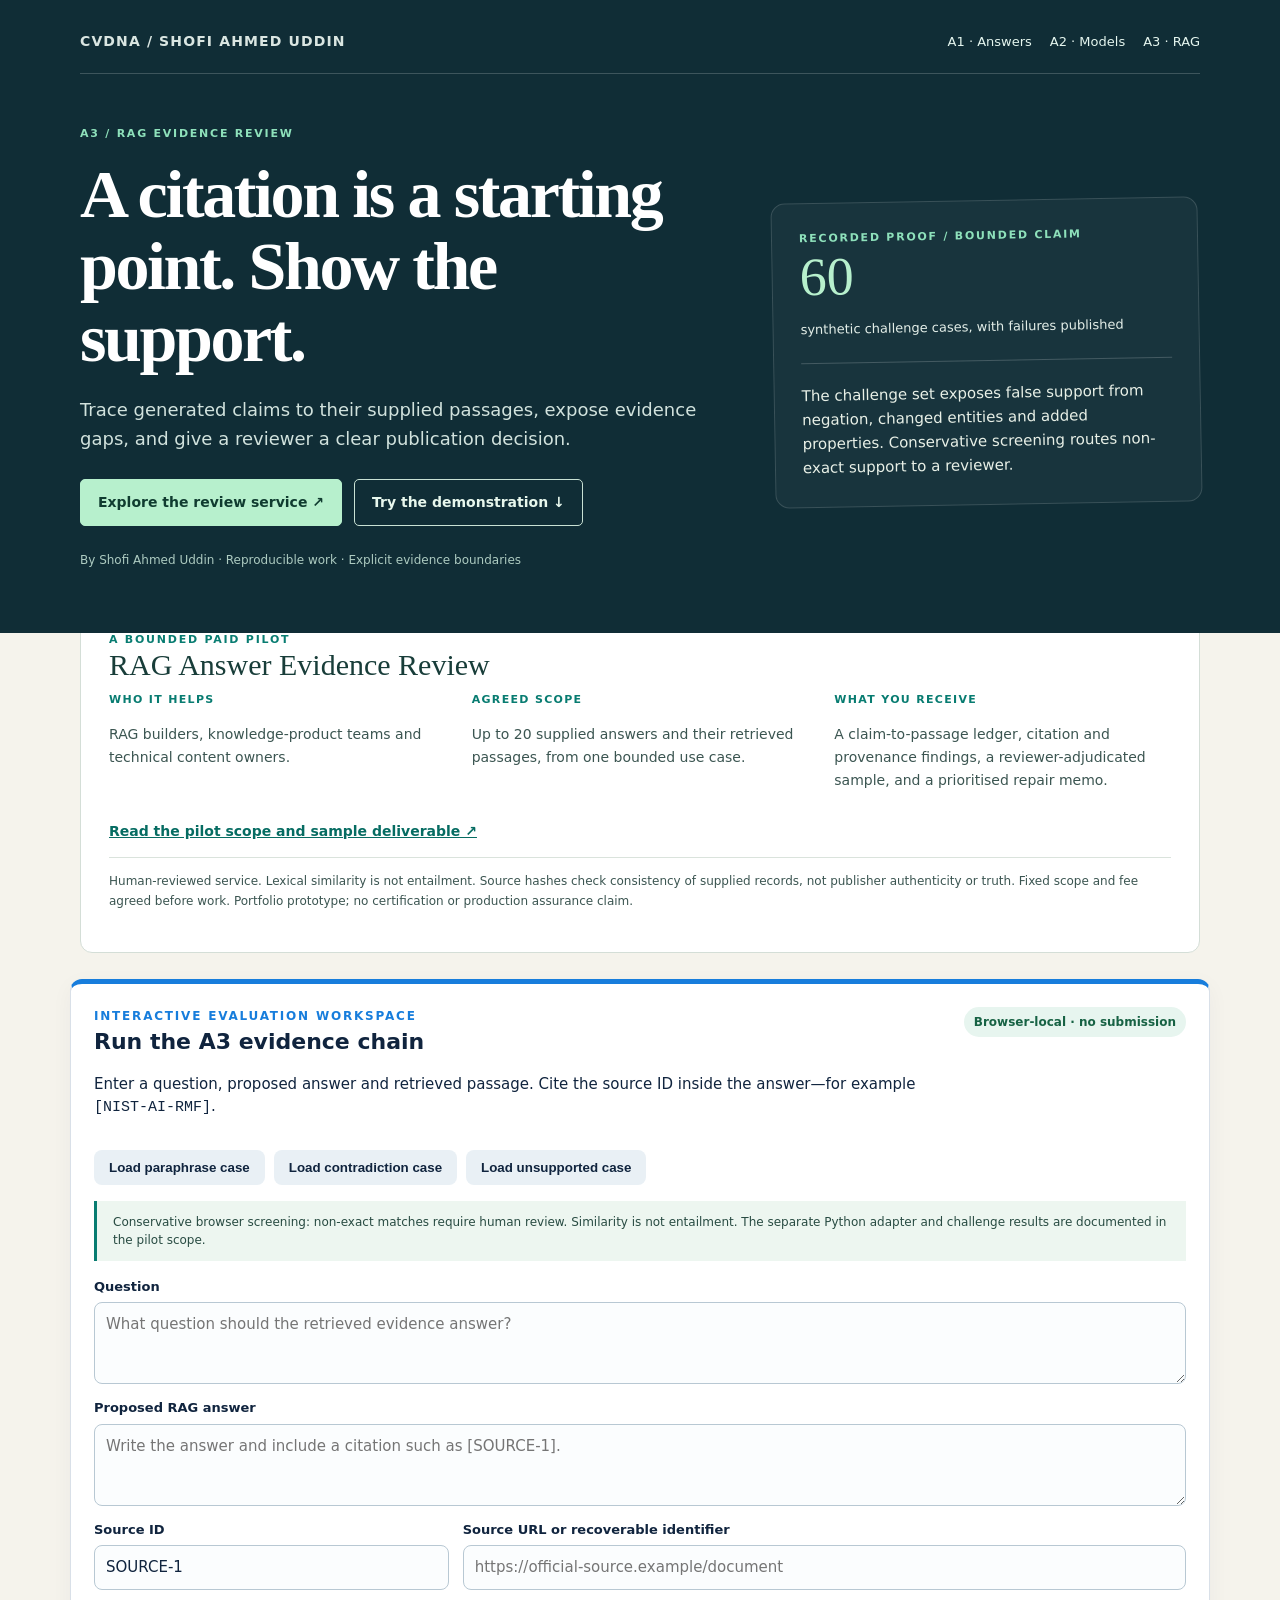
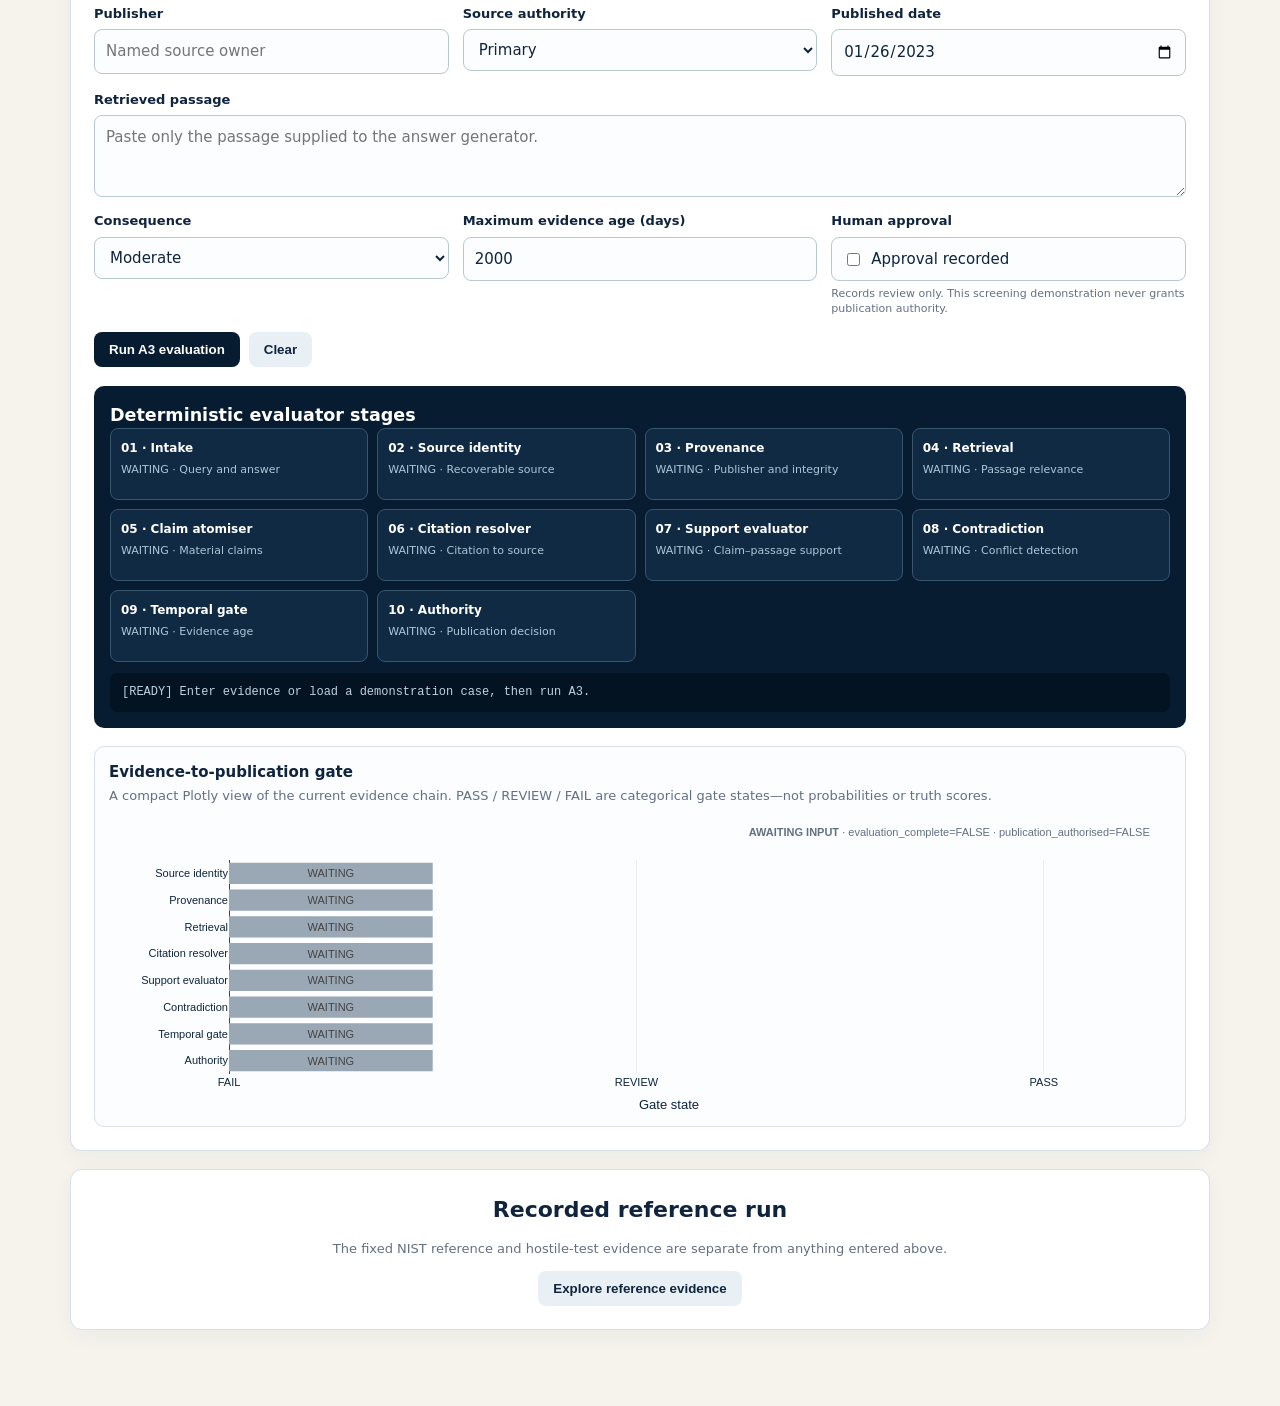
==== commit 227ff17d: "Add reviewer-led RAG offer and conservative support screening" ====
--- a/dashboard/index.html
+++ b/dashboard/index.html
@@ -3,34 +3,34 @@
 <head>
 <meta charset="utf-8"><meta name="viewport" content="width=device-width,initial-scale=1">
 <meta name="description" content="A3: a bounded provenance-aware RAG and semantic-search evaluation demonstration.">
-<title>A3 Provenance-Aware RAG Evaluation</title>
+<title>RAG Answer Evidence Review | Shofi Ahmed Uddin · CVDNA</title>
 <script src="https://cdn.plot.ly/plotly-2.35.2.min.js"></script>
 <style>
 :root{--navy:#071b31;--ink:#10243e;--muted:#637083;--line:#d9e0e8;--blue:#177ddc;--cyan:#72c5ef;--green:#16815d;--amber:#a45f00;--red:#9a352d;--paper:#f3f7fa;--white:#fff}*{box-sizing:border-box}body{margin:0;background:var(--paper);color:var(--ink);font:15px/1.5 Inter,system-ui,-apple-system,"Segoe UI",sans-serif}header{background:linear-gradient(125deg,#061728,#123c5d);color:white;padding:50px max(5vw,24px) 66px}.wrap{max-width:1180px;margin:auto}.eyebrow{color:#a8d7ef;font-size:12px;font-weight:800;letter-spacing:.15em;text-transform:uppercase}h1{margin:7px 0 12px;max-width:980px;font-size:clamp(31px,5vw,58px);line-height:1.02;letter-spacing:-.035em}h2{margin:0 0 10px;font-size:22px}h3{margin:0}.lead{max-width:820px;color:#d9eaf3;font-size:17px}.pill{display:inline-block;margin-top:13px;border:1px solid #5d88a7;border-radius:99px;padding:5px 10px;color:#cbe4f2;font-size:12px}main{max-width:1180px;margin:-30px auto 0;padding:0 20px 60px}.card{background:white;border:1px solid var(--line);border-radius:12px;padding:23px;box-shadow:0 6px 22px #10243e0b;margin:18px 0}.workspace{border-top:5px solid var(--blue)}.head{display:flex;gap:18px;justify-content:space-between;align-items:start}.privacy{white-space:nowrap;background:#e7f5ef;color:#176244;padding:6px 10px;border-radius:99px;font-size:12px;font-weight:800}.actions{display:flex;gap:9px;flex-wrap:wrap;margin:15px 0}.btn{border:0;border-radius:8px;padding:10px 15px;font-weight:800;cursor:pointer}.primary{background:var(--navy);color:white}.secondary{background:#e9f0f5;color:var(--ink)}.btn:hover{filter:brightness(1.07)}.form-grid{display:grid;grid-template-columns:repeat(3,1fr);gap:14px}.field{display:flex;flex-direction:column;gap:6px}.wide{grid-column:1/-1}.two-wide{grid-column:span 2}label{font-size:13px;font-weight:800}textarea,input,select{width:100%;border:1px solid #b8c8d3;border-radius:8px;background:#fbfdfe;padding:10px 11px;color:var(--ink);font:inherit}textarea{min-height:82px;resize:vertical}textarea:focus,input:focus,select:focus{outline:3px solid #bfe3f1;border-color:var(--blue)}.approval{display:flex;align-items:center;gap:8px;border:1px solid #b8c8d3;border-radius:8px;padding:10px 11px;background:#fbfdfe}.approval input{width:auto}.agents{background:var(--navy);color:white;border-radius:10px;padding:16px;margin-top:19px}.agent-grid{display:grid;grid-template-columns:repeat(4,1fr);gap:9px}.agent{min-height:72px;border:1px solid #38556e;border-radius:8px;background:#102a43;padding:10px;transition:.25s}.agent b{display:block;font-size:12px}.agent span{display:block;color:#acc6d9;font-size:11px;margin-top:5px}.running{border-color:#78ccfa;box-shadow:0 0 0 2px #177ddc55}.agent-pass{border-color:#42ba91;background:#113a36}.agent-warn{border-color:#e4ad4a;background:#40341c}.agent-fail{border-color:#e4776e;background:#432726}.audit{background:#041321;color:#bed1df;border-radius:7px;max-height:150px;overflow:auto;margin-top:11px;padding:10px 12px;white-space:pre-wrap;font:12px/1.55 ui-monospace,SFMono-Regular,Consolas,monospace}.report{display:none;border-top:1px solid var(--line);margin-top:20px;padding-top:19px}.report.show{display:block}.report-head{display:flex;gap:15px;justify-content:space-between;align-items:center}.decision{font-size:16px;font-weight:900;border-radius:7px;padding:8px 11px}.supported{background:#def3e8;color:#176244}.qualified{background:#fff0c9;color:#76500d}.insufficient,.stopped{background:#fde3df;color:#8a3029}.states,.checks{display:grid;grid-template-columns:repeat(2,1fr);gap:10px;margin-top:13px}.state,.check{border:1px solid var(--line);border-radius:8px;background:#f8fafb;padding:12px}.state b{font-size:19px;display:block}.check b{display:block;margin-bottom:3px}.check span{font-size:13px;color:var(--muted)}.notice{background:#edf4f7;border-left:4px solid var(--blue);padding:11px 13px;margin-top:13px;font-size:13px}.reference{text-align:center}.reference-only{display:none;text-align:left}.show-reference .reference-only{display:block}.facts{display:grid;grid-template-columns:repeat(4,1fr);gap:12px}.fact{background:#f7fafc;border:1px solid var(--line);border-radius:9px;padding:15px}.fact b{display:block;font-size:25px}.fact span{font-size:12px;color:var(--muted)}table{width:100%;border-collapse:collapse}th,td{padding:9px;border-bottom:1px solid var(--line);text-align:left;vertical-align:top}th{font-size:11px;color:var(--muted);text-transform:uppercase}.small{color:var(--muted);font-size:13px}.green{color:var(--green)}.amber{color:var(--amber)}.red{color:var(--red)}
 .approval-note{margin:0;color:var(--muted);font-size:11px;line-height:1.35}.evidence-viz{margin-top:18px;border:1px solid var(--line);border-radius:10px;background:#fbfdfe;padding:14px}.evidence-viz h3{margin:0 0 3px;font-size:15px}.evidence-viz p{margin:0 0 6px}.evidence-plot{height:300px}
 @media(max-width:780px){header{padding-top:38px}.head,.report-head{display:block}.privacy{display:inline-block;margin-top:8px}.form-grid,.agent-grid,.states,.checks,.facts{grid-template-columns:1fr}.wide,.two-wide{grid-column:auto}main{padding-left:14px;padding-right:14px}.evidence-plot{height:280px}}
 </style>
-</head>
+<meta name="description" content="Trace generated claims to their supplied passages, expose evidence gaps, and give a reviewer a clear publication decision."><link rel="stylesheet" href="commercial.css"></head>
 <body>
-<header><div class="wrap"><div class="eyebrow">PROJECT A PRO — A3 V1</div><h1>Provenance-Aware RAG Evaluation</h1><p class="lead">A bounded agent workflow that asks whether retrieved evidence actually supports an answer—and whether the result is admissible for publication.</p><div class="pill">Retrieval ≠ evidence · Citation ≠ support</div></div></header>
-<main id="main">
+<header><nav class="commercial-nav" aria-label="Portfolio"><span class="commercial-brand">CVDNA / SHOFI AHMED UDDIN</span><div><a href="https://fshofi.github.io/A1-Statistical-Integrity-Evaluation/dashboard/">A1 · Answers</a><a href="https://fshofi.github.io/A2-Evidence-Governed-Agentic-Data-Scientist/dashboard/">A2 · Models</a><a href="https://fshofi.github.io/A3-Provenance-Aware-RAG-Evaluation/dashboard/">A3 · RAG</a></div></nav><div class="commercial-hero"><div><div class="commercial-eyebrow">A3 / RAG EVIDENCE REVIEW</div><h1>A citation is a starting point. Show the support.</h1><p class="lead">Trace generated claims to their supplied passages, expose evidence gaps, and give a reviewer a clear publication decision.</p><div class="commercial-buttons"><a class="commercial-primary" href="#pilot-scope">Explore the review service ↗</a><a href="#try-a3">Try the demonstration ↓</a></div><p class="commercial-byline">By Shofi Ahmed Uddin · Reproducible work · Explicit evidence boundaries</p></div><aside class="commercial-evidence" aria-label="Evidence snapshot"><div class="commercial-eyebrow">RECORDED PROOF / BOUNDED CLAIM</div><div class="proof-number">60</div><p>synthetic challenge cases, with failures published</p><blockquote>The challenge set exposes false support from negation, changed entities and added properties. Conservative screening routes non-exact support to a reviewer.</blockquote></aside></div></header>
+<main id="main"><section class="commercial-service" id="pilot-scope"><div class="commercial-eyebrow" style="color:#087c71">A BOUNDED PAID PILOT</div><h2>RAG Answer Evidence Review</h2><div class="commercial-service-grid"><div><h3>Who it helps</h3><p>RAG builders, knowledge-product teams and technical content owners.</p></div><div><h3>Agreed scope</h3><p>Up to 20 supplied answers and their retrieved passages, from one bounded use case.</p></div><div><h3>What you receive</h3><p>A claim-to-passage ledger, citation and provenance findings, a reviewer-adjudicated sample, and a prioritised repair memo.</p></div></div><p><a href="service.html">Read the pilot scope and sample deliverable ↗</a></p><p class="commercial-disclosure">Human-reviewed service. Lexical similarity is not entailment. Source hashes check consistency of supplied records, not publisher authenticity or truth. Fixed scope and fee agreed before work. Portfolio prototype; no certification or production assurance claim.</p></section>
 <section class="card workspace" id="try-a3"><div class="head"><div><div class="eyebrow" style="color:var(--blue)">Interactive evaluation workspace</div><h2>Run the A3 evidence chain</h2><p>Enter a question, proposed answer and retrieved passage. Cite the source ID inside the answer—for example <code>[NIST-AI-RMF]</code>.</p></div><span class="privacy">Browser-local · no submission</span></div>
-<div class="actions"><button class="btn secondary" id="sample-supported" type="button">Load supported case</button><button class="btn secondary" id="sample-contradiction" type="button">Load contradiction case</button><button class="btn secondary" id="sample-unsupported" type="button">Load unsupported case</button></div>
-<form id="a3-form" novalidate><div class="form-grid">
+<div class="actions"><button class="btn secondary" id="sample-supported" type="button">Load paraphrase case</button><button class="btn secondary" id="sample-contradiction" type="button">Load contradiction case</button><button class="btn secondary" id="sample-unsupported" type="button">Load unsupported case</button></div>
+<p class="commercial-workspace-note">Conservative browser screening: non-exact matches require human review. Similarity is not entailment. The separate Python adapter and challenge results are documented in the pilot scope.</p><form id="a3-form" novalidate><div class="form-grid">
 <div class="field wide"><label for="query">Question</label><textarea id="query" required placeholder="What question should the retrieved evidence answer?"></textarea></div>
 <div class="field wide"><label for="answer">Proposed RAG answer</label><textarea id="answer" required placeholder="Write the answer and include a citation such as [SOURCE-1]."></textarea></div>
 <div class="field"><label for="source-id">Source ID</label><input id="source-id" value="SOURCE-1"></div><div class="field two-wide"><label for="source-url">Source URL or recoverable identifier</label><input id="source-url" placeholder="https://official-source.example/document"></div>
 <div class="field"><label for="publisher">Publisher</label><input id="publisher" placeholder="Named source owner"></div><div class="field"><label for="authority">Source authority</label><select id="authority"><option value="primary">Primary</option><option value="secondary">Secondary</option><option value="low">Low / unverified</option></select></div><div class="field"><label for="published">Published date</label><input id="published" type="date" value="2023-01-26"></div>
 <div class="field wide"><label for="passage">Retrieved passage</label><textarea id="passage" required placeholder="Paste only the passage supplied to the answer generator."></textarea></div>
-<div class="field"><label for="consequence">Consequence</label><select id="consequence"><option value="low">Low</option><option value="moderate" selected>Moderate</option><option value="high">High</option></select></div><div class="field"><label for="age-limit">Maximum evidence age (days)</label><input id="age-limit" type="number" min="1" value="2000"></div><div class="field"><label for="approval">Human approval</label><div class="approval"><input id="approval" type="checkbox"><span>Approval recorded</span></div><p class="approval-note">Necessary, not sufficient: this demo authorises only a SUPPORTED, Low-consequence case.</p></div>
+<div class="field"><label for="consequence">Consequence</label><select id="consequence"><option value="low">Low</option><option value="moderate" selected>Moderate</option><option value="high">High</option></select></div><div class="field"><label for="age-limit">Maximum evidence age (days)</label><input id="age-limit" type="number" min="1" value="2000"></div><div class="field"><label for="approval">Human approval</label><div class="approval"><input id="approval" type="checkbox"><span>Approval recorded</span></div><p class="approval-note">Records review only. This screening demonstration never grants publication authority.</p></div>
 </div><div class="actions"><button class="btn primary" type="submit">Run A3 evaluation</button><button class="btn secondary" type="reset">Clear</button></div></form>
-<div class="agents"><h3>Bounded evaluator agents</h3><div class="agent-grid" id="agent-grid"></div><div class="audit" id="audit"></div></div>
+<div class="agents"><h3>Deterministic evaluator stages</h3><div class="agent-grid" id="agent-grid"></div><div class="audit" id="audit"></div></div>
 <div class="evidence-viz"><h3>Evidence-to-publication gate</h3><p class="small">A compact Plotly view of the current evidence chain. PASS / REVIEW / FAIL are categorical gate states—not probabilities or truth scores.</p><div id="evidence-gates" class="evidence-plot"></div></div>
 <div class="report" id="report"><div class="report-head"><h2 style="margin:0">A3 evaluation report</h2><div class="decision" id="decision"></div></div><div class="states"><div class="state"><span class="small">Evaluation complete</span><b id="complete"></b></div><div class="state"><span class="small">Publication authorised</span><b id="authorised"></b></div></div><div class="checks" id="checks"></div><div class="notice" id="note"></div></div>
 </section>
-<section class="card reference"><h2>Verified reference run</h2><p class="small">The fixed NIST reference and hostile-test evidence are separate from anything entered above.</p><button class="btn secondary" id="toggle-reference" type="button" aria-expanded="false">Explore reference evidence</button></section>
+<section class="card reference"><h2>Recorded reference run</h2><p class="small">The fixed NIST reference and hostile-test evidence are separate from anything entered above.</p><button class="btn secondary" id="toggle-reference" type="button" aria-expanded="false">Explore reference evidence</button></section>
 <div class="reference-only">
-<section class="card"><div class="facts"><div class="fact"><b>17/17</b><span>automated controls passed</span></div><div class="fact"><b>1</b><span>supported reference answer</span></div><div class="fact"><b>1</b><span>hostile mandate safe-stop</span></div><div class="fact"><b>FALSE</b><span>reference publication authority</span></div></div></section>
+<section class="card"><div class="facts"><div class="fact"><b>22/22</b><span>automated controls passed, including 5 external-review regressions</span></div><div class="fact"><b>1</b><span>supported reference answer</span></div><div class="fact"><b>1</b><span>hostile mandate safe-stop</span></div><div class="fact"><b>FALSE</b><span>reference publication authority</span></div></div></section>
 <section class="card"><h2>Reference finding</h2><table><thead><tr><th>Case</th><th>Evidence result</th><th>Decision</th><th>Authority</th></tr></thead><tbody><tr><td>NIST voluntary-use answer</td><td class="green"><b>SUPPORTED</b></td><td>Evaluation complete</td><td>Not authorised without bounded approval</td></tr><tr><td>Mandatory-certification overclaim</td><td class="red"><b>CONTRADICTED</b></td><td>SAFE_STOP</td><td>Approval cannot override</td></tr></tbody></table></section>
 <section class="card"><h2>Visible limitations</h2><ul><li>V1 uses deterministic lexical support rather than neural entailment.</li><li>Contradiction rules are deliberately bounded and cannot certify truth.</li><li>Publisher and authority metadata require independent verification in operational use.</li><li>No vector database, production RAG system or external action is connected.</li><li>No independent human validation or certification claim is made.</li></ul></section>
 </div>
@@ -49,6 +49,31 @@
 function set(mode){$('source-id').value='NIST-AI-RMF';$('source-url').value='https://www.nist.gov/itl/ai-risk-management-framework';$('publisher').value='National Institute of Standards and Technology';$('authority').value='primary';$('published').value='2023-01-26';$('age-limit').value='2000';$('approval').checked=mode==='contradiction';$('consequence').value=mode==='contradiction'?'high':'moderate';$('query').value='Does NIST AI RMF 1.0 require organizations to obtain certification?';$('passage').value='NIST describes AI RMF 1.0 as intended for voluntary use. It helps organizations incorporate trustworthiness considerations into the design, development, use, and evaluation of AI systems. The cited framework does not itself establish a mandatory certification requirement.';$('answer').value=mode==='supported'?'NIST describes AI RMF 1.0 as voluntary, and the cited material does not establish a mandatory certification requirement [NIST-AI-RMF].':mode==='contradiction'?'Every organization is required to obtain NIST AI RMF certification [NIST-AI-RMF].':'NIST guarantees that every compliant AI system is safe [NIST-AI-RMF].';prime()}
 $('sample-supported').onclick=()=>set('supported');$('sample-contradiction').onclick=()=>set('contradiction');$('sample-unsupported').onclick=()=>set('unsupported');$('toggle-reference').onclick=()=>{const open=$('main').classList.toggle('show-reference');$('toggle-reference').textContent=open?'Hide reference evidence':'Explore reference evidence';$('toggle-reference').setAttribute('aria-expanded',String(open))};form.addEventListener('reset',()=>setTimeout(prime,0));
 function add(title,detail,kind){const e=document.createElement('div'),b=document.createElement('b'),s=document.createElement('span');e.className='check';b.textContent=title;s.textContent=detail;b.className=kind==='fail'?'red':kind==='warn'?'amber':'green';e.append(b,s);checks.appendChild(e)}async function animate(states){grid.replaceChildren();audit.textContent='';for(let i=0;i<agents.length;i++){const [name,task]=agents[i],state=states[i],e=document.createElement('div'),b=document.createElement('b'),s=document.createElement('span');e.className='agent running';b.textContent=name;s.textContent='RUNNING · '+task;e.append(b,s);grid.appendChild(e);audit.textContent+=`[RUN] ${name}: ${task}\n`;await new Promise(r=>setTimeout(r,130));e.className='agent '+(state==='fail'?'agent-fail':state==='warn'?'agent-warn':'agent-pass');s.textContent=state.toUpperCase()+' · '+task;audit.textContent+=`[${state.toUpperCase()}] ${name}\n`;audit.scrollTop=audit.scrollHeight}}
-form.addEventListener('submit',async ev=>{ev.preventDefault();checks.replaceChildren();report.classList.remove('show');let severe=0,warn=0;const q=$('query').value.trim(),a=$('answer').value.trim(),p=$('passage').value.trim(),id=$('source-id').value.trim(),url=$('source-url').value.trim(),publisher=$('publisher').value.trim(),cites=citations(a);if(!q||!a||!p){add('Task intake: FAIL','Question, answer and retrieved passage are required.','fail');severe++}else add('Task intake: PASS','Question, answer and passage received.','pass');if(!id||!url||!publisher){add('Provenance: FAIL','Source ID, recoverable identifier and publisher are required.','fail');severe++}else add('Provenance: RECORDED','Source identity is recorded; this page does not independently fetch it.','pass');const relevance=overlap(q,p);if(relevance<.12){add('Retrieval relevance: WARNING',`Query–passage overlap ${(relevance*100).toFixed(1)}% is below the bounded threshold.`,'warn');warn++}else add('Retrieval relevance: PASS',`Query–passage overlap ${(relevance*100).toFixed(1)}%.`,'pass');if(!cites.length){add('Citation resolution: FAIL','The answer contains no source citation.','fail');severe++}else if(cites.some(x=>x!==id)){add('Citation resolution: FAIL','At least one citation does not resolve to the supplied source.','fail');severe++}else add('Citation resolution: PASS',`Citation [${id}] resolves to the supplied passage.`,'pass');const score=overlap(a,p),lower=a.toLowerCase(),contradiction=/\b(require|required|requires|mandatory)\b/.test(lower)&&!/\bvoluntary\b/.test(lower)&&/\bvoluntary\b/.test(p.toLowerCase()),novel=[...words(a)].filter(x=>['guarantee','safe','certify','illegal','prohibit','approve'].includes(x)&&!words(p).has(x));if(contradiction){add('Contradiction: FAIL','The answer converts voluntary guidance into a requirement.','fail');severe++}else add('Contradiction: PASS','No bounded mandate/voluntary conflict detected.','pass');if(novel.length){add('Claim support: FAIL',`Material terms absent from the cited passage: ${novel.join(', ')}.`,'fail');severe++}else if(score<.18){add('Claim support: FAIL',`Claim–passage support ${(score*100).toFixed(1)}% is insufficient.`,'fail');severe++}else if(score<.35){add('Claim support: PARTIAL',`Claim–passage support ${(score*100).toFixed(1)}% requires qualification.`,'warn');warn++}else add('Claim support: PASS',`Claim–passage support ${(score*100).toFixed(1)}%.`,'pass');const published=$('published').value?new Date($('published').value+'T00:00:00Z'):null,now=new Date(),todayUtc=Date.UTC(now.getUTCFullYear(),now.getUTCMonth(),now.getUTCDate()),age=published?Math.floor((todayUtc-published.getTime())/86400000):Infinity,limit=Number($('age-limit').value);if(!published||!Number.isFinite(limit)||age>limit){add('Temporal validity: WARNING',published?`Source age ${age} days exceeds limit ${limit}.`:'Publication date is absent.','warn');warn++}else add('Temporal validity: PASS',`Source age ${age} days is inside the supplied limit.`,'pass');if($('consequence').value==='high'&&$('authority').value==='low'){add('Source authority: WARNING','High-consequence use relies on a low-authority source.','warn');warn++}else add('Source authority: PASS','No reported consequence–authority mismatch.','pass');const blocking=!q||!a||!p||!id||!url||!publisher||cites.some(x=>x!==id)||contradiction;const decision=severe?(blocking?'SAFE_STOP':'INSUFFICIENT_EVIDENCE'):warn?'QUALIFIED':'SUPPORTED',complete=decision!=='SAFE_STOP',authorised=decision==='SUPPORTED'&&$('consequence').value==='low'&&$('approval').checked,states=[q&&a?'pass':'fail',id&&url?'pass':'fail',publisher?'pass':'fail',relevance<.12?'warn':'pass',a?'pass':'fail',cites.length&&cites.every(x=>x===id)?'pass':'fail',novel.length||score<.18?'fail':score<.35?'warn':'pass',contradiction?'fail':'pass',!published||age>limit?'warn':'pass',authorised?'pass':decision==='SUPPORTED'?'warn':'fail'];await animate(states);renderEvidenceGate(states,decision,complete,authorised);$('decision').textContent=decision;$('decision').className='decision '+(decision==='SUPPORTED'?'supported':decision==='QUALIFIED'?'qualified':decision==='SAFE_STOP'?'stopped':'insufficient');$('complete').textContent=String(complete).toUpperCase();$('authorised').textContent=String(authorised).toUpperCase();$('note').textContent=(authorised?'Bounded low-consequence publication approval is recorded.':'Evaluation completion does not authorise publication; approval cannot repair defective evidence.')+' Inputs remain in this browser and are not stored or transmitted.';audit.textContent+=`[DECISION] ${decision} · evaluation_complete=${complete} · publication_authorised=${authorised}`;report.classList.add('show');report.scrollIntoView({behavior:'smooth',block:'start'})});prime()})();
+form.addEventListener('submit',async ev=>{ev.preventDefault();checks.replaceChildren();report.classList.remove('show');let severe=0,warn=0;const q=$('query').value.trim(),a=$('answer').value.trim(),p=$('passage').value.trim(),id=$('source-id').value.trim(),url=$('source-url').value.trim(),publisher=$('publisher').value.trim(),cites=citations(a);if(!q||!a||!p){add('Task intake: FAIL','Question, answer and retrieved passage are required.','fail');severe++}else add('Task intake: PASS','Question, answer and passage received.','pass');if(!id||!url||!publisher){add('Provenance: FAIL','Source ID, recoverable identifier and publisher are required.','fail');severe++}else add('Provenance: RECORDED','Source identity is recorded; this page does not independently fetch it.','pass');const relevance=overlap(q,p);if(relevance<.12){add('Retrieval relevance: WARNING',`Query–passage overlap ${(relevance*100).toFixed(1)}% is below the bounded threshold.`,'warn');warn++}else add('Retrieval relevance: PASS',`Query–passage overlap ${(relevance*100).toFixed(1)}%.`,'pass');if(!cites.length){add('Citation resolution: FAIL','The answer contains no source citation.','fail');severe++}else if(cites.some(x=>x!==id)){add('Citation resolution: FAIL','At least one citation does not resolve to the supplied source.','fail');severe++}else add('Citation resolution: PASS',`Citation [${id}] resolves to the supplied passage.`,'pass');const score=overlap(a,p),lower=a.toLowerCase(),plower=p.toLowerCase(),claimNums=(a.match(/(?<![A-Za-z])\d+(?:\.\d+)?%?/g)||[]),passageNums=(p.match(/(?<![A-Za-z])\d+(?:\.\d+)?%?/g)||[]),novel=[...words(a)].filter(x=>['guarantee','safe','certify','illegal','prohibit','approve'].includes(x)&&!words(p).has(x));
+let contradictionReason='';
+const mandateConflict=/\b(require|required|requires|mandatory)\b/.test(lower)&&!/\bvoluntary\b/.test(lower)&&/\bvoluntary\b/.test(plower);
+const causalClaim=/\b(cause|causes|caused|causal|because of|led to|leads to|resulted in|drives?|produced)\b/.test(lower);
+const causalDenial=/\b(cannot|can not|does not|did not|no)\b.{0,45}\b(caus|attribut|establish|infer)/.test(plower)||/\b(association|correlation|observational)\b.{0,55}\b(?:not|cannot|does not)\b.{0,35}\bcaus/.test(plower);
+const universal=/\b(all|every|across all|universally|general(?:ise|ize|ises|izes|ised|ized))\b/.test(lower);
+const scopeLimit=/\b(exclud(?:e|ed|es|ing)|non-comparable|not comparable|cannot general(?:ise|ize)|limited to|selected cases|subset)\b/.test(plower);
+const reversedPair=claimNums.length>=2&&passageNums.length>=2&&claimNums[0]===passageNums[1]&&claimNums[1]===passageNums[0]&&claimNums[0]!==claimNums[1];
+const oppositeDirection=((/\b(increase|increased|rose|rise|higher|grew|growth)\b/.test(lower)&&/\b(decrease|decreased|fell|reduced|reduction|lower)\b/.test(plower))||(/\b(decrease|decreased|fell|reduced|reduction|lower)\b/.test(lower)&&/\b(increase|increased|rose|rise|higher|grew|growth)\b/.test(plower)))&&claimNums.some(n=>passageNums.includes(n));
+if(mandateConflict)contradictionReason='The answer converts voluntary guidance into a requirement.';
+else if(causalClaim&&causalDenial)contradictionReason='The answer asserts causation where the cited evidence explicitly withholds causal inference.';
+else if(universal&&scopeLimit)contradictionReason='The answer exceeds an explicit scope or comparability limitation.';
+else if(reversedPair)contradictionReason='The answer reverses the directional numeric relation in the cited evidence.';
+else if(oppositeDirection)contradictionReason='The answer reverses the direction of the cited quantitative change.';
+const absence=/\b(?:does not|did not|cannot|can not|no)\b.{0,55}\b(?:contain|include|provide|report|measure|record|show|give)\b.{0,55}\b(?:data|evidence|information|measure|metric|result)/.test(plower);
+const neutral=(!contradictionReason&&absence&&[...words(a)].filter(x=>words(p).has(x)).length>=2);
+if(contradictionReason){add('Contradiction: FAIL',contradictionReason,'fail');severe++;}else add('Contradiction: PASS','No bounded semantic, causal, scope or directional conflict detected.','pass');
+const normalise=x=>x.replace(/\[[A-Za-z0-9_.:-]+\]/g,'').toLowerCase().replace(/[^\p{L}\p{N}\s]/gu,' ').replace(/\s+/g,' ').trim();
+const semanticReview=normalise(a)!==normalise(p);
+if(contradictionReason){add('Claim support: FAIL','The contradiction blocks a support claim.','fail');}
+else if(neutral){add('Claim support: NEUTRAL',`The passage is topically related but explicitly says the required evidence is absent; lexical overlap ${(score*100).toFixed(1)}% is not probative support.`,'fail');severe++;}
+else if(novel.length){add('Claim support: FAIL',`Material terms absent from the cited passage: ${novel.join(', ')}.`,'fail');severe++;}
+else if(score<.18){add('Claim support: FAIL',`Claim–passage support ${(score*100).toFixed(1)}% is insufficient.`,'fail');severe++;}
+else if(score<.35){add('Claim support: PARTIAL',`Claim–passage support ${(score*100).toFixed(1)}% requires qualification.`,'warn');warn++;}
+else if(semanticReview){add('Claim support: REVIEW REQUIRED','Non-exact similarity requires reviewer adjudication; no automated semantic assurance.','fail');severe++;}
+else add('Text match: RECORDED','Exact normalised text match; source truth and publication remain separate.','pass');const published=$('published').value?new Date($('published').value+'T00:00:00Z'):null,now=new Date(),todayUtc=Date.UTC(now.getUTCFullYear(),now.getUTCMonth(),now.getUTCDate()),age=published?Math.floor((todayUtc-published.getTime())/86400000):Infinity,limit=Number($('age-limit').value);if(!published||!Number.isFinite(limit)||age>limit){add('Temporal validity: WARNING',published?`Source age ${age} days exceeds limit ${limit}.`:'Publication date is absent.','warn');warn++}else add('Temporal validity: PASS',`Source age ${age} days is inside the supplied limit.`,'pass');if($('consequence').value==='high'&&$('authority').value==='low'){add('Source authority: WARNING','High-consequence use relies on a low-authority source.','warn');warn++}else add('Source authority: PASS','No reported consequence–authority mismatch.','pass');const contradiction=Boolean(contradictionReason),blocking=!q||!a||!p||!id||!url||!publisher||cites.some(x=>x!==id)||(contradiction&&$('consequence').value==='high');const decision=severe?(blocking?'SAFE_STOP':'INSUFFICIENT_EVIDENCE'):warn?'QUALIFIED':'SUPPORTED',complete=decision!=='SAFE_STOP',authorised=false,states=[q&&a?'pass':'fail',id&&url?'pass':'fail',publisher?'pass':'fail',relevance<.12?'warn':'pass',a?'pass':'fail',cites.length&&cites.every(x=>x===id)?'pass':'fail',contradictionReason||semanticReview||neutral||novel.length||score<.18?'fail':score<.35?'warn':'pass',contradiction?'fail':'pass',!published||age>limit?'warn':'pass',authorised?'pass':decision==='SUPPORTED'?'warn':'fail'];await animate(states);renderEvidenceGate(states,decision,complete,authorised);$('decision').textContent=decision;$('decision').className='decision '+(decision==='SUPPORTED'?'supported':decision==='QUALIFIED'?'qualified':decision==='SAFE_STOP'?'stopped':'insufficient');$('complete').textContent=String(complete).toUpperCase();$('authorised').textContent=String(authorised).toUpperCase();$('note').textContent=(authorised?'Bounded low-consequence publication approval is recorded.':'Evaluation completion does not authorise publication; approval cannot repair defective evidence.')+' Inputs remain in this browser and are not stored or transmitted.';audit.textContent+=`[DECISION] ${decision} · evaluation_complete=${complete} · publication_authorised=${authorised}`;report.classList.add('show');report.scrollIntoView({behavior:'smooth',block:'start'})});prime()})();
 </script>
 </body></html>
--- a/dashboard/commercial.css
+++ b/dashboard/commercial.css
@@ -0,0 +1,4 @@
+/* Buyer-facing layer: original demo logic retained. */
+:root{--commercial-navy:#102d36;--commercial-teal:#087c71;--commercial-paper:#f5f3ec}
+body{background:var(--commercial-paper)!important}header{position:relative;background:var(--commercial-navy)!important;padding:30px 26px 52px!important;overflow:hidden}.commercial-nav{display:flex;justify-content:space-between;align-items:center;gap:24px;margin:0 auto 52px;max-width:1120px;border-bottom:1px solid #ffffff30;padding-bottom:20px;color:#dae6e2}.commercial-nav a{color:#e5f6ef;text-decoration:none;font-size:13px;margin-left:18px}.commercial-brand{font-weight:800;letter-spacing:.08em;font-size:14px}.commercial-hero{max-width:1120px;margin:auto;display:grid;grid-template-columns:1.5fr 1fr;gap:52px;align-items:center}.commercial-hero h1{font-family:Georgia,serif;font-size:clamp(38px,5.6vw,68px)!important;line-height:1.06!important;letter-spacing:-.035em;margin:16px 0 22px!important;color:#fff}.commercial-hero .lead{font-size:18px;line-height:1.6;color:#d1e2dd;max-width:650px}.commercial-eyebrow{font-size:11px;font-weight:800;letter-spacing:.16em;color:#8ee1bb}.commercial-buttons{display:flex;gap:12px;flex-wrap:wrap;margin:25px 0}.commercial-buttons a{display:inline-block;border:1px solid #c9e1d4;border-radius:5px;padding:12px 17px;text-decoration:none;font-size:14px;font-weight:750;color:#e7f7ed}.commercial-buttons .commercial-primary{background:#b7f0cd;color:#103c30;border-color:#b7f0cd}.commercial-byline{font-size:12px;color:#adcbc1}.commercial-evidence{background:#ffffff09;border:1px solid #ffffff24;border-radius:14px;padding:27px;transform:rotate(-1deg)}.commercial-evidence .proof-number{font:54px/1.1 Georgia,serif;color:#b7f0cd}.commercial-evidence p{font-size:13px;color:#e3eee8}.commercial-evidence blockquote{margin:24px 0 0;border-top:1px solid #ffffff30;padding-top:20px;font-size:15px;color:#e8f0e7;line-height:1.6}.commercial-service{order:-4!important;max-width:1120px;width:100%;margin:0 auto 26px;border:1px solid #d4ded7;background:#fff;border-radius:12px;padding:28px}.commercial-service h2{font:30px Georgia,serif;color:#183d39}.commercial-service-grid{display:grid;grid-template-columns:repeat(3,1fr);gap:26px}.commercial-service h3{font-size:11px;text-transform:uppercase;letter-spacing:.12em;color:#087c71}.commercial-service p{font-size:14px;line-height:1.65;color:#3b5551}.commercial-disclosure{font-size:12px!important;padding-top:14px;border-top:1px solid #dae3dc}.commercial-service a{color:#066c62;font-weight:700}.commercial-workspace-note{font-size:12px;padding:12px 16px;border-left:3px solid #087c71;background:#edf6f0;color:#284b42;margin:16px 0}.commercial-proof-table{width:100%;border-collapse:collapse}.commercial-proof-table td,.commercial-proof-table th{padding:12px;border-bottom:1px solid #d4ded7;text-align:left}.commercial-proof-table th{background:#eff5ef}.commercial-scope-page{max-width:900px;margin:auto;padding:40px 22px 80px}.commercial-scope-page h1{font:48px/1.1 Georgia,serif;color:#153c36}.commercial-scope-page section{background:white;border:1px solid #d4ded7;padding:25px;border-radius:10px;margin:20px 0}
+@media(max-width:760px){.commercial-hero,.commercial-service-grid{grid-template-columns:1fr}.commercial-nav{align-items:start;margin-bottom:30px}.commercial-nav a{display:inline-block;margin:3px 8px}.commercial-hero{gap:25px}.commercial-evidence{transform:none}.commercial-service{padding:22px}.commercial-hero h1{font-size:43px!important}.commercial-scope-page h1{font-size:38px}}
